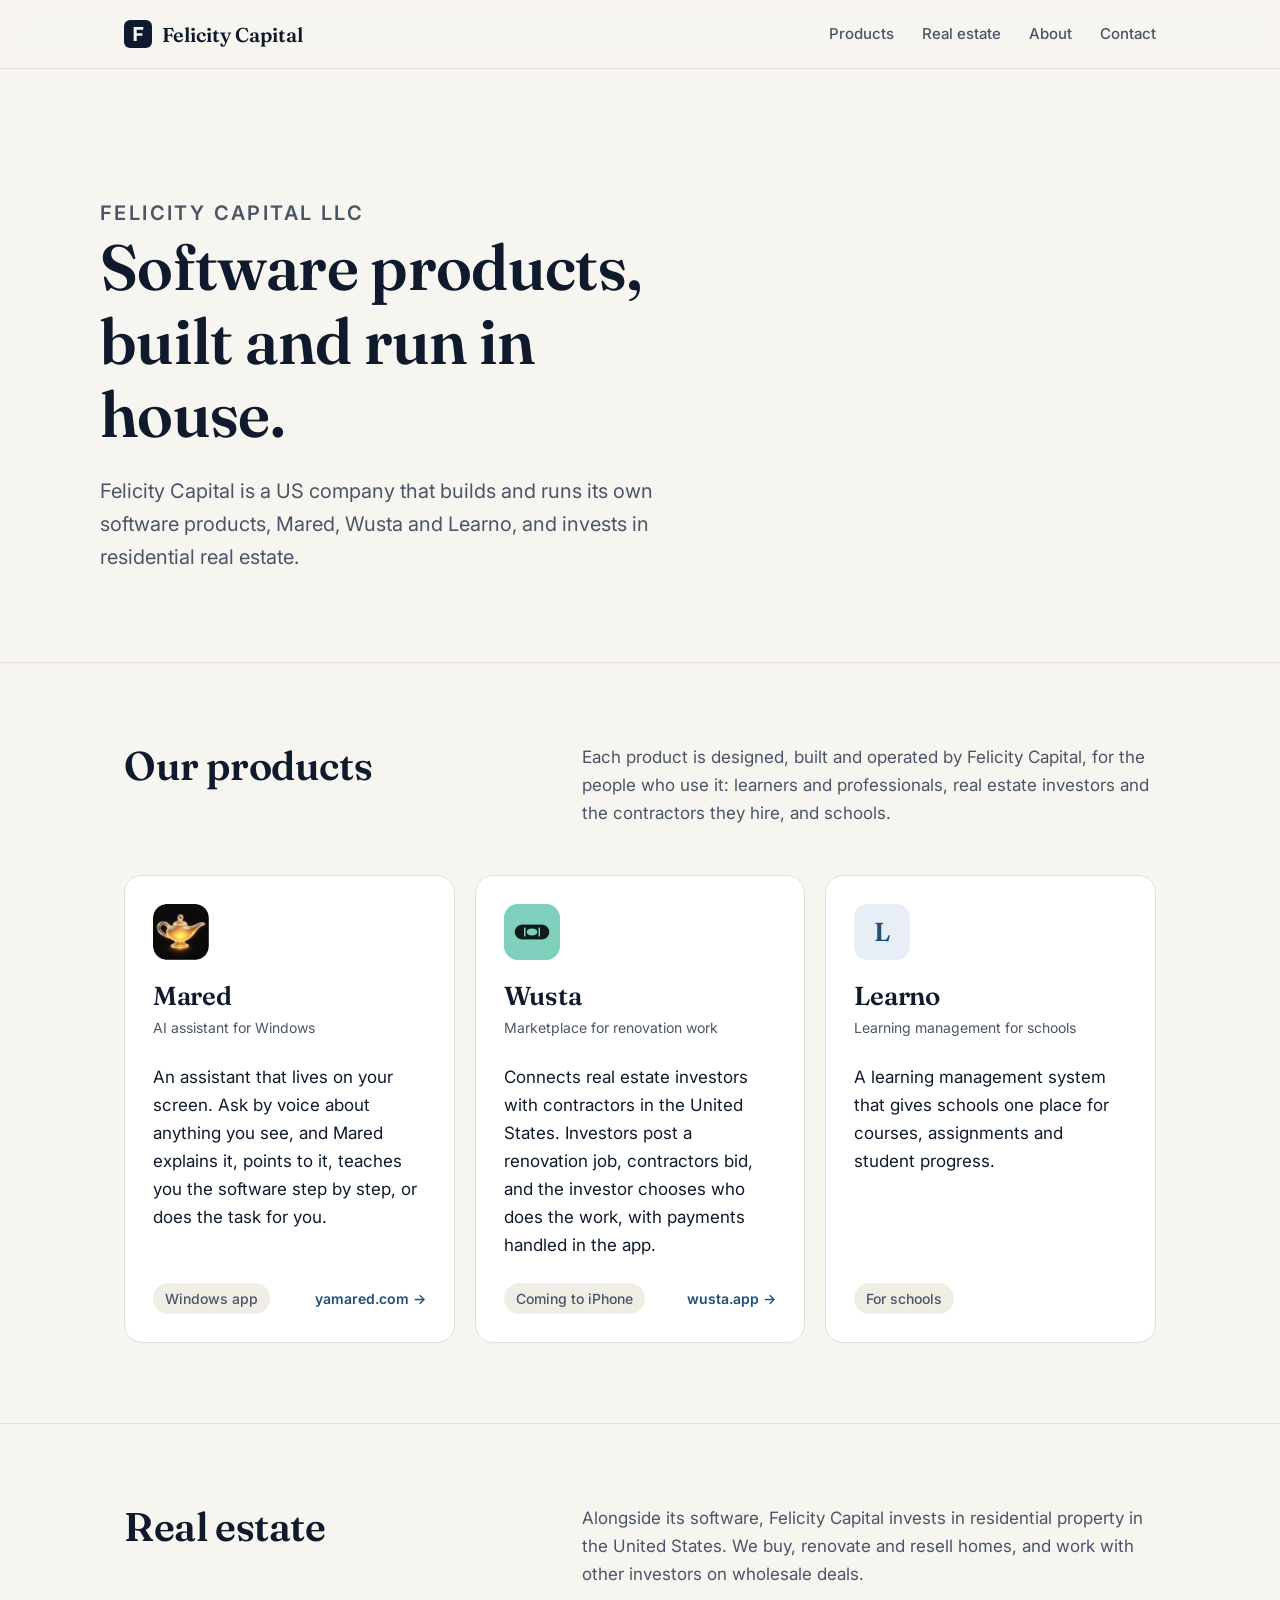
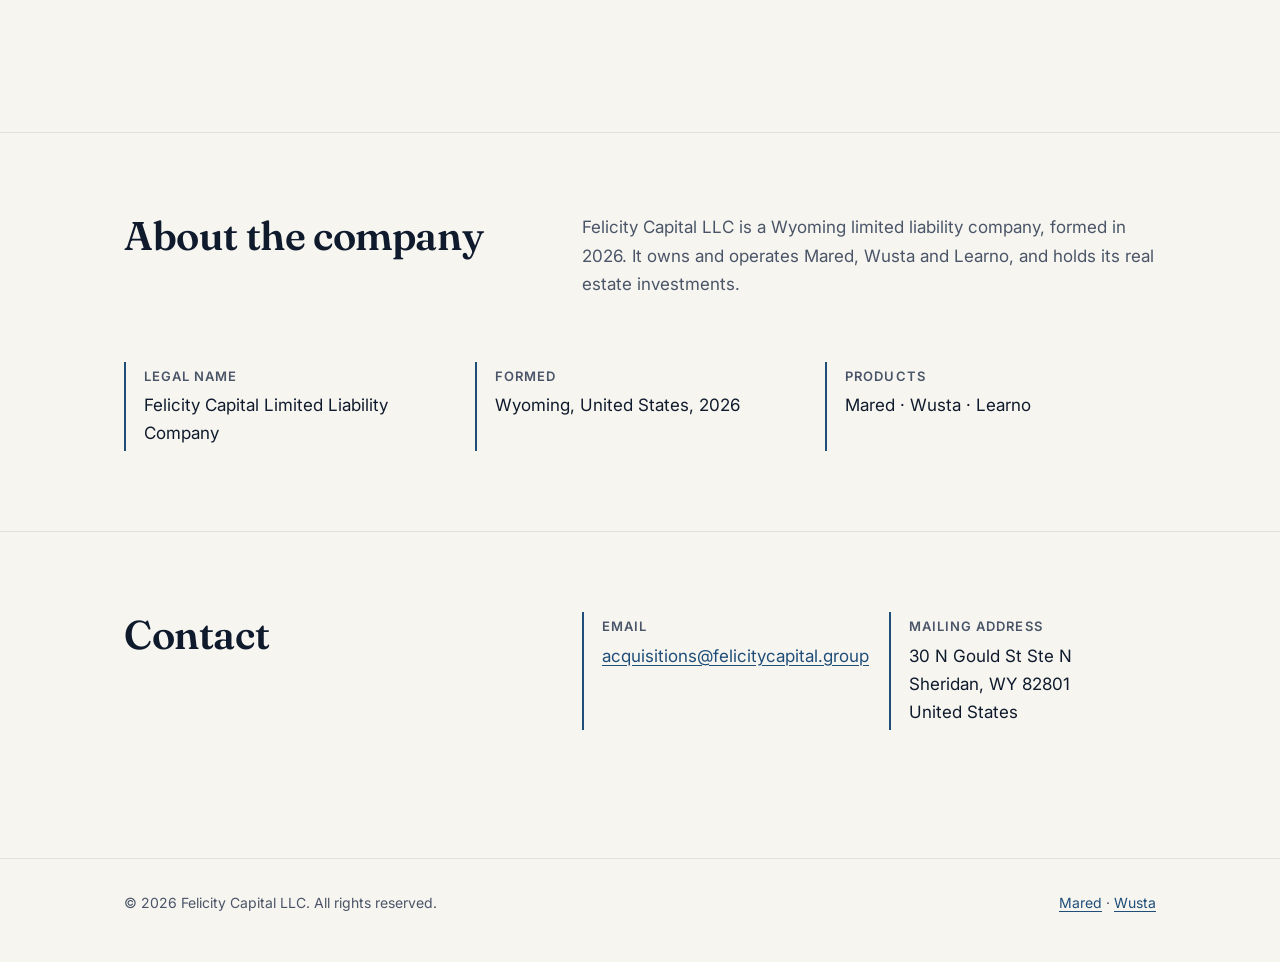
==== index.html @ 10f8055d "Felicity Capital site, first version: products (Mared, Wusta, Learno), real estate, about, contact" ====
<!doctype html>
<html lang="en">
<head>
<meta charset="utf-8">
<meta name="viewport" content="width=device-width, initial-scale=1">
<title>Felicity Capital</title>
<meta name="description" content="Felicity Capital LLC builds software products, including Mared, Wusta and Learno, and invests in residential real estate.">
<meta name="theme-color" content="#0F1B2D">
<link rel="icon" href="favicon.svg" type="image/svg+xml">
<link rel="preconnect" href="https://fonts.googleapis.com">
<link rel="preconnect" href="https://fonts.gstatic.com" crossorigin>
<link href="https://fonts.googleapis.com/css2?family=Fraunces:opsz,wght@9..144,500;9..144,600&family=Inter:wght@400;500;600&display=swap" rel="stylesheet">
<style>
  :root {
    --bg: #F7F5F0; --surface: #FFFFFF; --ink: #0F1B2D; --ink-2: #4A5568; --line: #E4E0D6;
    --accent: #1F4E79; --accent-soft: #E8EEF5; --chip: #F0EDE5;
  }
  @media (prefers-color-scheme: dark) {
    :root:not([data-theme="light"]) {
      --bg: #0D1520; --surface: #142030; --ink: #EEF1F5; --ink-2: #A6B0BF; --line: #243246;
      --accent: #8DB5DD; --accent-soft: #1B2B40; --chip: #1A2738;
    }
  }
  * { box-sizing: border-box; }
  html { scroll-behavior: smooth; scroll-padding-top: 80px; }
  body { margin: 0; background: var(--bg); color: var(--ink); font: 400 17px/1.65 Inter, system-ui, sans-serif; -webkit-font-smoothing: antialiased; }
  a { color: var(--accent); text-underline-offset: 3px; }
  .wrap { max-width: 1080px; margin: 0 auto; padding: 0 24px; }
  h1, h2, h3 { font-family: Fraunces, Georgia, serif; font-weight: 600; letter-spacing: -0.01em; line-height: 1.15; margin: 0; }

  header { position: sticky; top: 0; z-index: 10; background: color-mix(in srgb, var(--bg) 88%, transparent); backdrop-filter: blur(10px); border-bottom: 1px solid var(--line); }
  header .wrap { display: flex; align-items: center; justify-content: space-between; height: 68px; }
  .brand { display: flex; align-items: center; gap: 10px; color: var(--ink); text-decoration: none; font-family: Fraunces, Georgia, serif; font-weight: 600; font-size: 20px; }
  nav { display: flex; gap: 28px; }
  nav a { color: var(--ink-2); text-decoration: none; font-size: 15px; font-weight: 500; }
  nav a:hover { color: var(--ink); }

  .hero { padding: 104px 0 88px; }
  .eyebrow { font-size: 13px; font-weight: 600; letter-spacing: 0.12em; text-transform: uppercase; color: var(--accent); margin: 0 0 18px; }
  .hero h1 { font-size: clamp(38px, 6vw, 64px); max-width: 15ch; }
  .hero p { font-size: 20px; color: var(--ink-2); max-width: 46ch; margin: 24px 0 0; }

  section { padding: 80px 0; border-top: 1px solid var(--line); }
  .head { display: grid; grid-template-columns: 1fr 1.4fr; gap: 48px; margin-bottom: 48px; }
  .head h2 { font-size: clamp(30px, 4vw, 40px); }
  .head p { color: var(--ink-2); margin: 0; }

  .products { display: grid; grid-template-columns: repeat(3, 1fr); gap: 20px; }
  .card { background: var(--surface); border: 1px solid var(--line); border-radius: 18px; padding: 28px; display: flex; flex-direction: column; }
  .card img, .mono { width: 56px; height: 56px; border-radius: 14px; }
  .mono { display: grid; place-items: center; background: var(--accent-soft); color: var(--accent); font: 600 26px Fraunces, Georgia, serif; }
  .card h3 { font-size: 26px; margin: 22px 0 4px; }
  .tag { font-size: 14px; color: var(--ink-2); margin: 0 0 16px; }
  .card p { margin: 0 0 24px; }
  .meta { margin-top: auto; display: flex; align-items: center; justify-content: space-between; gap: 12px; font-size: 14px; }
  .chip { background: var(--chip); color: var(--ink-2); border-radius: 999px; padding: 4px 12px; font-weight: 500; }
  .meta a { font-weight: 600; text-decoration: none; }
  .meta a:hover { text-decoration: underline; }

  .plain { max-width: 62ch; color: var(--ink-2); }
  .plain p { margin: 0 0 16px; }

  .facts { display: grid; grid-template-columns: repeat(3, 1fr); gap: 20px; }
  .fact { border-left: 2px solid var(--accent); padding: 4px 0 4px 18px; }
  .fact b { display: block; font-size: 13px; letter-spacing: 0.08em; text-transform: uppercase; color: var(--ink-2); font-weight: 600; margin-bottom: 4px; }

  footer { border-top: 1px solid var(--line); padding: 32px 0 48px; color: var(--ink-2); font-size: 14px; }
  footer .wrap { display: flex; justify-content: space-between; gap: 16px; flex-wrap: wrap; }

  @media (max-width: 860px) {
    nav { display: none; }
    .hero { padding: 64px 0 56px; }
    .head, .products, .facts { grid-template-columns: 1fr; gap: 20px; }
    section { padding: 56px 0; }
  }
  @media (prefers-reduced-motion: reduce) { html { scroll-behavior: auto; } }
</style>
</head>
<body>
<header>
  <div class="wrap">
    <a class="brand" href="#top" aria-label="Felicity Capital home"><img src="favicon.svg" width="28" height="28" alt="">Felicity Capital</a>
    <nav aria-label="Sections">
      <a href="#products">Products</a>
      <a href="#real-estate">Real estate</a>
      <a href="#about">About</a>
      <a href="#contact">Contact</a>
    </nav>
  </div>
</header>

<main id="top">
  <div class="wrap hero">
    <p class="eyebrow">Felicity Capital LLC</p>
    <h1>Software products, built and run in house.</h1>
    <p>Felicity Capital is a US company that builds and runs its own software products, Mared, Wusta and Learno, and invests in residential real estate.</p>
  </div>

  <section id="products">
    <div class="wrap">
      <div class="head">
        <h2>Our products</h2>
        <p>Each product is designed, built and operated by Felicity Capital, for the people who use it: learners and professionals, real estate investors and the contractors they hire, and schools.</p>
      </div>
      <div class="products">
        <article class="card">
          <img src="img/mared.png" alt="Mared app icon">
          <h3>Mared</h3>
          <p class="tag">AI assistant for Windows</p>
          <p>An assistant that lives on your screen. Ask by voice about anything you see, and Mared explains it, points to it, teaches you the software step by step, or does the task for you.</p>
          <div class="meta"><span class="chip">Windows app</span><a href="https://yamared.com">yamared.com →</a></div>
        </article>
        <article class="card">
          <img src="img/wusta.png" alt="Wusta app icon">
          <h3>Wusta</h3>
          <p class="tag">Marketplace for renovation work</p>
          <p>Connects real estate investors with contractors in the United States. Investors post a renovation job, contractors bid, and the investor chooses who does the work, with payments handled in the app.</p>
          <div class="meta"><span class="chip">Coming to iPhone</span><a href="https://wusta.app">wusta.app →</a></div>
        </article>
        <article class="card">
          <div class="mono" aria-hidden="true">L</div>
          <h3>Learno</h3>
          <p class="tag">Learning management for schools</p>
          <p>A learning management system that gives schools one place for courses, assignments and student progress.</p>
          <div class="meta"><span class="chip">For schools</span></div>
        </article>
      </div>
    </div>
  </section>

  <section id="real-estate">
    <div class="wrap">
      <div class="head">
        <h2>Real estate</h2>
        <div class="plain">
          <p>Alongside its software, Felicity Capital invests in residential property in the United States. We buy, renovate and resell homes, and work with other investors on wholesale deals.</p>
        </div>
      </div>
    </div>
  </section>

  <section id="about">
    <div class="wrap">
      <div class="head">
        <h2>About the company</h2>
        <div class="plain">
          <p>Felicity Capital LLC is a Wyoming limited liability company, formed in 2026. It owns and operates Mared, Wusta and Learno, and holds its real estate investments.</p>
        </div>
      </div>
      <div class="facts">
        <div class="fact"><b>Legal name</b>Felicity Capital Limited Liability Company</div>
        <div class="fact"><b>Formed</b>Wyoming, United States, 2026</div>
        <div class="fact"><b>Products</b>Mared · Wusta · Learno</div>
      </div>
    </div>
  </section>

  <section id="contact">
    <div class="wrap">
      <div class="head">
        <h2>Contact</h2>
        <div class="facts" style="grid-template-columns: 1fr 1fr;">
          <div class="fact"><b>Email</b><a href="mailto:acquisitions@felicitycapital.group">acquisitions@felicitycapital.group</a></div>
          <div class="fact"><b>Mailing address</b>30 N Gould St Ste N<br>Sheridan, WY 82801<br>United States</div>
        </div>
      </div>
    </div>
  </section>
</main>

<footer>
  <div class="wrap">
    <span>© 2026 Felicity Capital LLC. All rights reserved.</span>
    <span><a href="https://yamared.com">Mared</a> · <a href="https://wusta.app">Wusta</a></span>
  </div>
</footer>
</body>
</html>
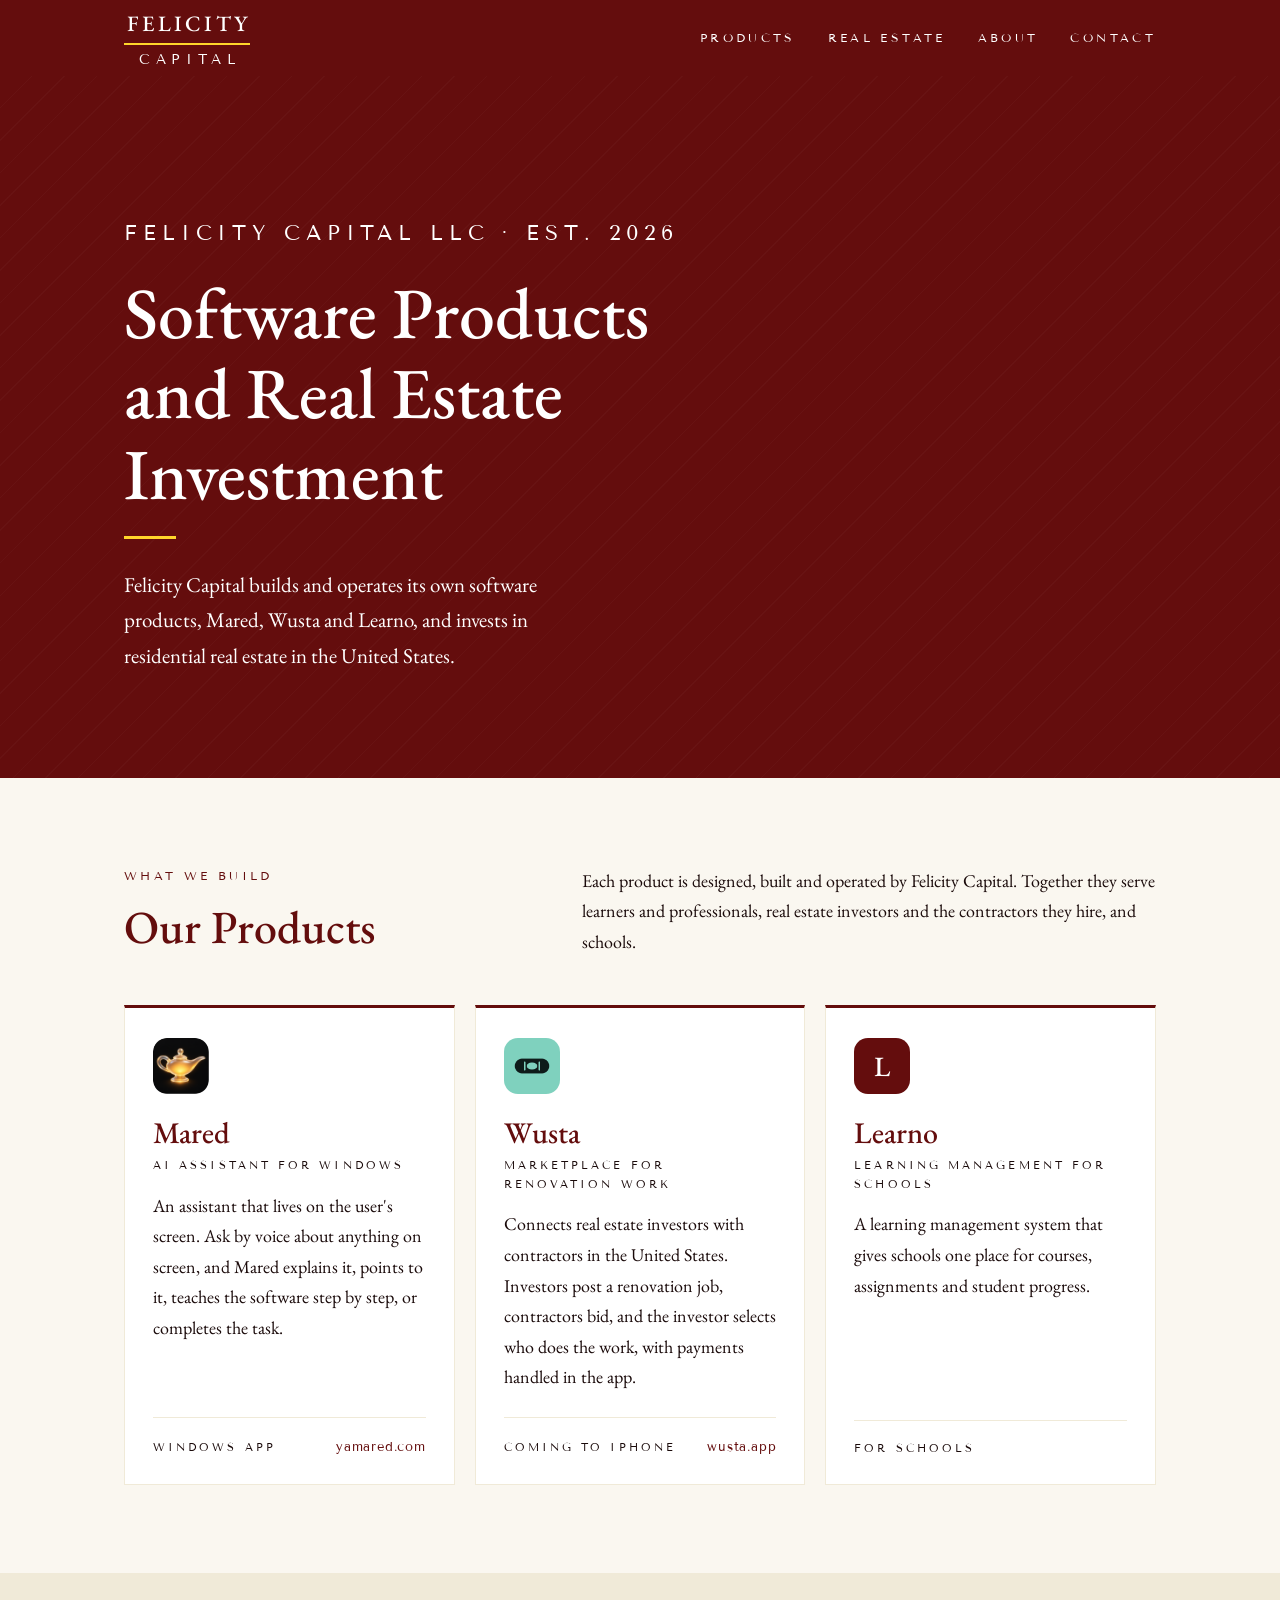
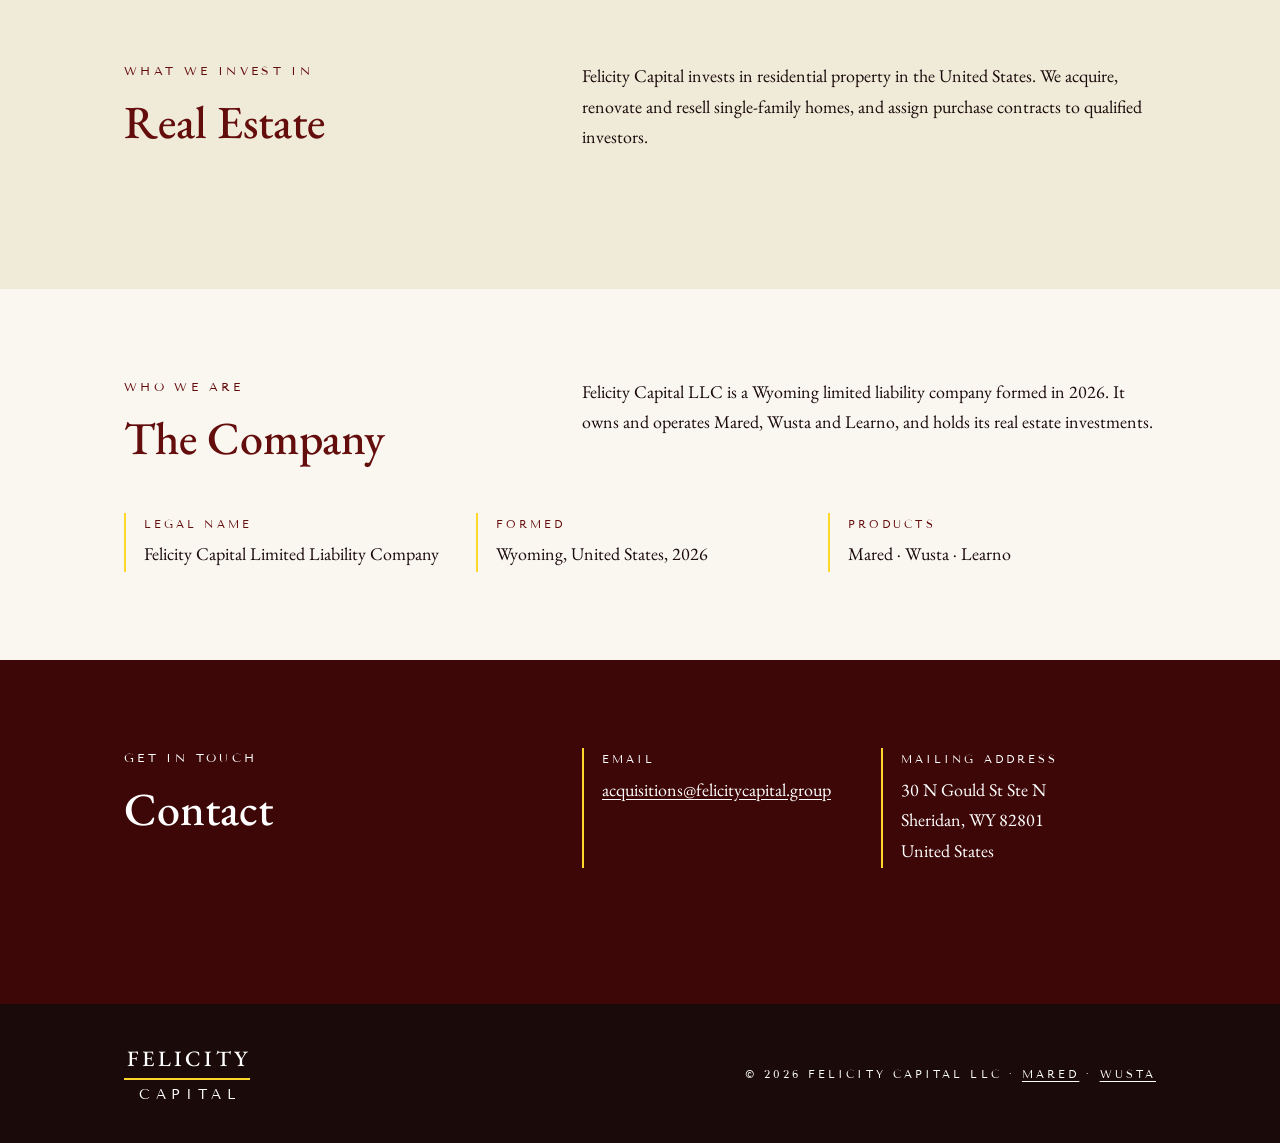
==== commit 2b6a9f0a: "Follow the Felicity Capital Brand Guidelines v1.0: crimson/gold/white and the supporting palette onl" ====
--- a/index.html
+++ b/index.html
@@ -4,74 +4,84 @@
 <meta charset="utf-8">
 <meta name="viewport" content="width=device-width, initial-scale=1">
 <title>Felicity Capital</title>
-<meta name="description" content="Felicity Capital LLC builds software products, including Mared, Wusta and Learno, and invests in residential real estate.">
-<meta name="theme-color" content="#0F1B2D">
+<meta name="description" content="Felicity Capital LLC builds and operates software products, including Mared, Wusta and Learno, and invests in residential real estate.">
+<meta name="theme-color" content="#640d0d">
 <link rel="icon" href="favicon.svg" type="image/svg+xml">
 <link rel="preconnect" href="https://fonts.googleapis.com">
 <link rel="preconnect" href="https://fonts.gstatic.com" crossorigin>
-<link href="https://fonts.googleapis.com/css2?family=Fraunces:opsz,wght@9..144,500;9..144,600&family=Inter:wght@400;500;600&display=swap" rel="stylesheet">
+<link href="https://fonts.googleapis.com/css2?family=EB+Garamond:ital,wght@0,400;0,500;1,400&family=Tenor+Sans&display=swap" rel="stylesheet">
 <style>
+  /* Felicity Capital Brand Guidelines v1.0: colors (section 02) and type (section 03). No other colors. */
   :root {
-    --bg: #F7F5F0; --surface: #FFFFFF; --ink: #0F1B2D; --ink-2: #4A5568; --line: #E4E0D6;
-    --accent: #1F4E79; --accent-soft: #E8EEF5; --chip: #F0EDE5;
-  }
-  @media (prefers-color-scheme: dark) {
-    :root:not([data-theme="light"]) {
-      --bg: #0D1520; --surface: #142030; --ink: #EEF1F5; --ink-2: #A6B0BF; --line: #243246;
-      --accent: #8DB5DD; --accent-soft: #1B2B40; --chip: #1A2738;
-    }
+    --crimson: #640d0d; --gold: #FFD62B; --white: #FFFFFF;
+    --deep: #3D0707; --muted-gold: #C9A84C; --off-white: #FAF7F0; --parchment: #F0EAD8; --near-black: #1A0A0A;
+    --serif: "EB Garamond", Garamond, Georgia, serif; --sans: "Tenor Sans", "Gill Sans", sans-serif;
   }
   * { box-sizing: border-box; }
-  html { scroll-behavior: smooth; scroll-padding-top: 80px; }
-  body { margin: 0; background: var(--bg); color: var(--ink); font: 400 17px/1.65 Inter, system-ui, sans-serif; -webkit-font-smoothing: antialiased; }
-  a { color: var(--accent); text-underline-offset: 3px; }
+  html { scroll-behavior: smooth; scroll-padding-top: 76px; }
+  body { margin: 0; background: var(--off-white); color: var(--near-black); font: 400 18px/1.7 var(--serif); -webkit-font-smoothing: antialiased; }
+  a { color: var(--crimson); text-underline-offset: 3px; }
   .wrap { max-width: 1080px; margin: 0 auto; padding: 0 24px; }
-  h1, h2, h3 { font-family: Fraunces, Georgia, serif; font-weight: 600; letter-spacing: -0.01em; line-height: 1.15; margin: 0; }
+  h1, h2, h3 { font-family: var(--serif); font-weight: 500; line-height: 1.12; margin: 0; }
+  .label { font-family: var(--sans); font-size: 12px; letter-spacing: 0.28em; text-transform: uppercase; }
+  .rule { display: block; width: 52px; height: 3px; background: var(--gold); border: 0; margin: 22px 0 0; }
 
-  header { position: sticky; top: 0; z-index: 10; background: color-mix(in srgb, var(--bg) 88%, transparent); backdrop-filter: blur(10px); border-bottom: 1px solid var(--line); }
-  header .wrap { display: flex; align-items: center; justify-content: space-between; height: 68px; }
-  .brand { display: flex; align-items: center; gap: 10px; color: var(--ink); text-decoration: none; font-family: Fraunces, Georgia, serif; font-weight: 600; font-size: 20px; }
-  nav { display: flex; gap: 28px; }
-  nav a { color: var(--ink-2); text-decoration: none; font-size: 15px; font-weight: 500; }
-  nav a:hover { color: var(--ink); }
+  /* Wordmark: FELICITY (EB Garamond 500), gold baseline, CAPITAL (Tenor Sans, about 65% of FELICITY). */
+  .mark { display: inline-flex; flex-direction: column; align-items: center; text-decoration: none; color: var(--white); line-height: 1; }
+  .mark .f { font: 500 22px var(--serif); letter-spacing: 0.14em; padding-left: 0.14em; }
+  .mark i { display: block; width: 100%; height: 2px; background: var(--gold); margin: 5px 0 6px; }
+  .mark .c { font: 400 14px var(--sans); letter-spacing: 0.42em; padding-left: 0.42em; }
 
-  .hero { padding: 104px 0 88px; }
-  .eyebrow { font-size: 13px; font-weight: 600; letter-spacing: 0.12em; text-transform: uppercase; color: var(--accent); margin: 0 0 18px; }
-  .hero h1 { font-size: clamp(38px, 6vw, 64px); max-width: 15ch; }
-  .hero p { font-size: 20px; color: var(--ink-2); max-width: 46ch; margin: 24px 0 0; }
+  header { position: sticky; top: 0; z-index: 10; background: var(--crimson); }
+  header .wrap { display: flex; align-items: center; justify-content: space-between; height: 76px; }
+  nav { display: flex; gap: 32px; }
+  nav a { color: var(--white); text-decoration: none; }
+  nav a:hover { text-decoration: underline; text-decoration-color: var(--gold); text-underline-offset: 6px; }
 
-  section { padding: 80px 0; border-top: 1px solid var(--line); }
-  .head { display: grid; grid-template-columns: 1fr 1.4fr; gap: 48px; margin-bottom: 48px; }
-  .head h2 { font-size: clamp(30px, 4vw, 40px); }
-  .head p { color: var(--ink-2); margin: 0; }
+  .hero { background: var(--crimson) repeating-linear-gradient(135deg, transparent 0 22px, rgb(255 255 255 / 0.025) 22px 23px); color: var(--white); padding: 112px 0 104px; }
+  .hero .label { color: var(--white); }
+  .hero h1 { font-size: clamp(42px, 6.4vw, 72px); max-width: 16ch; margin-top: 20px; }
+  .hero p { font-size: 21px; max-width: 48ch; margin: 28px 0 0; color: var(--white); }
+
+  section { padding: 88px 0; }
+  .head { display: grid; grid-template-columns: 1fr 1.4fr; gap: 48px; margin-bottom: 48px; align-items: start; }
+  .head .label { color: var(--crimson); }
+  .head h2 { font-size: clamp(34px, 4.4vw, 46px); color: var(--crimson); margin-top: 12px; }
+  .head p { margin: 0 0 16px; }
+  .head p:last-child { margin-bottom: 0; }
 
   .products { display: grid; grid-template-columns: repeat(3, 1fr); gap: 20px; }
-  .card { background: var(--surface); border: 1px solid var(--line); border-radius: 18px; padding: 28px; display: flex; flex-direction: column; }
-  .card img, .mono { width: 56px; height: 56px; border-radius: 14px; }
-  .mono { display: grid; place-items: center; background: var(--accent-soft); color: var(--accent); font: 600 26px Fraunces, Georgia, serif; }
-  .card h3 { font-size: 26px; margin: 22px 0 4px; }
-  .tag { font-size: 14px; color: var(--ink-2); margin: 0 0 16px; }
+  .card { background: var(--white); border: 1px solid var(--parchment); border-top: 3px solid var(--crimson); padding: 30px 28px 26px; display: flex; flex-direction: column; }
+  .card img, .card .mono { width: 56px; height: 56px; border-radius: 14px; }
+  .card .mono { display: grid; place-items: center; background: var(--crimson); color: var(--white); font: 500 28px var(--serif); }
+  .card h3 { font-size: 30px; color: var(--crimson); margin: 22px 0 6px; }
+  .card .label { color: var(--near-black); font-size: 11px; margin: 0 0 16px; }
   .card p { margin: 0 0 24px; }
-  .meta { margin-top: auto; display: flex; align-items: center; justify-content: space-between; gap: 12px; font-size: 14px; }
-  .chip { background: var(--chip); color: var(--ink-2); border-radius: 999px; padding: 4px 12px; font-weight: 500; }
-  .meta a { font-weight: 600; text-decoration: none; }
+  .meta { margin-top: auto; padding-top: 18px; border-top: 1px solid var(--parchment); display: flex; align-items: baseline; justify-content: space-between; gap: 12px; }
+  .meta .label { font-size: 11px; margin: 0; }
+  .meta a { font-family: var(--sans); font-size: 13px; letter-spacing: 0.06em; text-decoration: none; }
   .meta a:hover { text-decoration: underline; }
 
-  .plain { max-width: 62ch; color: var(--ink-2); }
-  .plain p { margin: 0 0 16px; }
+  .parchment { background: var(--parchment); }
 
-  .facts { display: grid; grid-template-columns: repeat(3, 1fr); gap: 20px; }
-  .fact { border-left: 2px solid var(--accent); padding: 4px 0 4px 18px; }
-  .fact b { display: block; font-size: 13px; letter-spacing: 0.08em; text-transform: uppercase; color: var(--ink-2); font-weight: 600; margin-bottom: 4px; }
+  .facts { display: grid; grid-template-columns: repeat(3, 1fr); gap: 24px; }
+  .fact { border-left: 2px solid var(--gold); padding: 2px 0 2px 18px; }
+  .fact .label { display: block; color: var(--crimson); font-size: 11px; margin-bottom: 6px; }
 
-  footer { border-top: 1px solid var(--line); padding: 32px 0 48px; color: var(--ink-2); font-size: 14px; }
-  footer .wrap { display: flex; justify-content: space-between; gap: 16px; flex-wrap: wrap; }
+  .contact { background: var(--deep); color: var(--white); }
+  .contact .label, .contact h2, .contact a { color: var(--white); }
+  .contact .facts { grid-template-columns: 1fr 1fr; }
+
+  footer { background: var(--near-black); color: var(--white); padding: 40px 0; }
+  footer .wrap { display: flex; justify-content: space-between; align-items: center; gap: 24px; flex-wrap: wrap; }
+  footer .label { font-size: 11px; }
+  footer a { color: var(--white); }
 
   @media (max-width: 860px) {
     nav { display: none; }
-    .hero { padding: 64px 0 56px; }
-    .head, .products, .facts { grid-template-columns: 1fr; gap: 20px; }
-    section { padding: 56px 0; }
+    .hero { padding: 72px 0 64px; }
+    .head, .products, .facts, .contact .facts { grid-template-columns: 1fr; gap: 20px; }
+    section { padding: 60px 0; }
   }
   @media (prefers-reduced-motion: reduce) { html { scroll-behavior: auto; } }
 </style>
@@ -79,8 +89,8 @@
 <body>
 <header>
   <div class="wrap">
-    <a class="brand" href="#top" aria-label="Felicity Capital home"><img src="favicon.svg" width="28" height="28" alt="">Felicity Capital</a>
-    <nav aria-label="Sections">
+    <a class="mark" href="#top" aria-label="Felicity Capital, home"><span class="f">FELICITY</span><i></i><span class="c">CAPITAL</span></a>
+    <nav class="label" aria-label="Sections">
       <a href="#products">Products</a>
       <a href="#real-estate">Real estate</a>
       <a href="#about">About</a>
@@ -90,50 +100,53 @@
 </header>
 
 <main id="top">
-  <div class="wrap hero">
-    <p class="eyebrow">Felicity Capital LLC</p>
-    <h1>Software products, built and run in house.</h1>
-    <p>Felicity Capital is a US company that builds and runs its own software products, Mared, Wusta and Learno, and invests in residential real estate.</p>
+  <div class="hero">
+    <div class="wrap">
+      <p class="label">Felicity Capital LLC · Est. 2026</p>
+      <h1>Software Products and Real Estate Investment</h1>
+      <hr class="rule">
+      <p>Felicity Capital builds and operates its own software products, Mared, Wusta and Learno, and invests in residential real estate in the United States.</p>
+    </div>
   </div>
 
   <section id="products">
     <div class="wrap">
       <div class="head">
-        <h2>Our products</h2>
-        <p>Each product is designed, built and operated by Felicity Capital, for the people who use it: learners and professionals, real estate investors and the contractors they hire, and schools.</p>
+        <div><p class="label">What we build</p><h2>Our Products</h2></div>
+        <p>Each product is designed, built and operated by Felicity Capital. Together they serve learners and professionals, real estate investors and the contractors they hire, and schools.</p>
       </div>
       <div class="products">
         <article class="card">
           <img src="img/mared.png" alt="Mared app icon">
           <h3>Mared</h3>
-          <p class="tag">AI assistant for Windows</p>
-          <p>An assistant that lives on your screen. Ask by voice about anything you see, and Mared explains it, points to it, teaches you the software step by step, or does the task for you.</p>
-          <div class="meta"><span class="chip">Windows app</span><a href="https://yamared.com">yamared.com →</a></div>
+          <p class="label">AI assistant for Windows</p>
+          <p>An assistant that lives on the user's screen. Ask by voice about anything on screen, and Mared explains it, points to it, teaches the software step by step, or completes the task.</p>
+          <div class="meta"><span class="label">Windows app</span><a href="https://yamared.com">yamared.com</a></div>
         </article>
         <article class="card">
           <img src="img/wusta.png" alt="Wusta app icon">
           <h3>Wusta</h3>
-          <p class="tag">Marketplace for renovation work</p>
-          <p>Connects real estate investors with contractors in the United States. Investors post a renovation job, contractors bid, and the investor chooses who does the work, with payments handled in the app.</p>
-          <div class="meta"><span class="chip">Coming to iPhone</span><a href="https://wusta.app">wusta.app →</a></div>
+          <p class="label">Marketplace for renovation work</p>
+          <p>Connects real estate investors with contractors in the United States. Investors post a renovation job, contractors bid, and the investor selects who does the work, with payments handled in the app.</p>
+          <div class="meta"><span class="label">Coming to iPhone</span><a href="https://wusta.app">wusta.app</a></div>
         </article>
         <article class="card">
           <div class="mono" aria-hidden="true">L</div>
           <h3>Learno</h3>
-          <p class="tag">Learning management for schools</p>
+          <p class="label">Learning management for schools</p>
           <p>A learning management system that gives schools one place for courses, assignments and student progress.</p>
-          <div class="meta"><span class="chip">For schools</span></div>
+          <div class="meta"><span class="label">For schools</span></div>
         </article>
       </div>
     </div>
   </section>
 
-  <section id="real-estate">
+  <section id="real-estate" class="parchment">
     <div class="wrap">
       <div class="head">
-        <h2>Real estate</h2>
-        <div class="plain">
-          <p>Alongside its software, Felicity Capital invests in residential property in the United States. We buy, renovate and resell homes, and work with other investors on wholesale deals.</p>
+        <div><p class="label">What we invest in</p><h2>Real Estate</h2></div>
+        <div>
+          <p>Felicity Capital invests in residential property in the United States. We acquire, renovate and resell single-family homes, and assign purchase contracts to qualified investors.</p>
         </div>
       </div>
     </div>
@@ -142,26 +155,24 @@
   <section id="about">
     <div class="wrap">
       <div class="head">
-        <h2>About the company</h2>
-        <div class="plain">
-          <p>Felicity Capital LLC is a Wyoming limited liability company, formed in 2026. It owns and operates Mared, Wusta and Learno, and holds its real estate investments.</p>
-        </div>
+        <div><p class="label">Who we are</p><h2>The Company</h2></div>
+        <p>Felicity Capital LLC is a Wyoming limited liability company formed in 2026. It owns and operates Mared, Wusta and Learno, and holds its real estate investments.</p>
       </div>
       <div class="facts">
-        <div class="fact"><b>Legal name</b>Felicity Capital Limited Liability Company</div>
-        <div class="fact"><b>Formed</b>Wyoming, United States, 2026</div>
-        <div class="fact"><b>Products</b>Mared · Wusta · Learno</div>
+        <div class="fact"><span class="label">Legal name</span>Felicity Capital Limited Liability Company</div>
+        <div class="fact"><span class="label">Formed</span>Wyoming, United States, 2026</div>
+        <div class="fact"><span class="label">Products</span>Mared · Wusta · Learno</div>
       </div>
     </div>
   </section>
 
-  <section id="contact">
+  <section id="contact" class="contact">
     <div class="wrap">
       <div class="head">
-        <h2>Contact</h2>
-        <div class="facts" style="grid-template-columns: 1fr 1fr;">
-          <div class="fact"><b>Email</b><a href="mailto:acquisitions@felicitycapital.group">acquisitions@felicitycapital.group</a></div>
-          <div class="fact"><b>Mailing address</b>30 N Gould St Ste N<br>Sheridan, WY 82801<br>United States</div>
+        <div><p class="label">Get in touch</p><h2>Contact</h2></div>
+        <div class="facts">
+          <div class="fact"><span class="label">Email</span><a href="mailto:acquisitions@felicitycapital.group">acquisitions@felicitycapital.group</a></div>
+          <div class="fact"><span class="label">Mailing address</span>30 N Gould St Ste N<br>Sheridan, WY 82801<br>United States</div>
         </div>
       </div>
     </div>
@@ -170,8 +181,8 @@
 
 <footer>
   <div class="wrap">
-    <span>© 2026 Felicity Capital LLC. All rights reserved.</span>
-    <span><a href="https://yamared.com">Mared</a> · <a href="https://wusta.app">Wusta</a></span>
+    <span class="mark"><span class="f">FELICITY</span><i></i><span class="c">CAPITAL</span></span>
+    <span class="label">© 2026 Felicity Capital LLC · <a href="https://yamared.com">Mared</a> · <a href="https://wusta.app">Wusta</a></span>
   </div>
 </footer>
 </body>
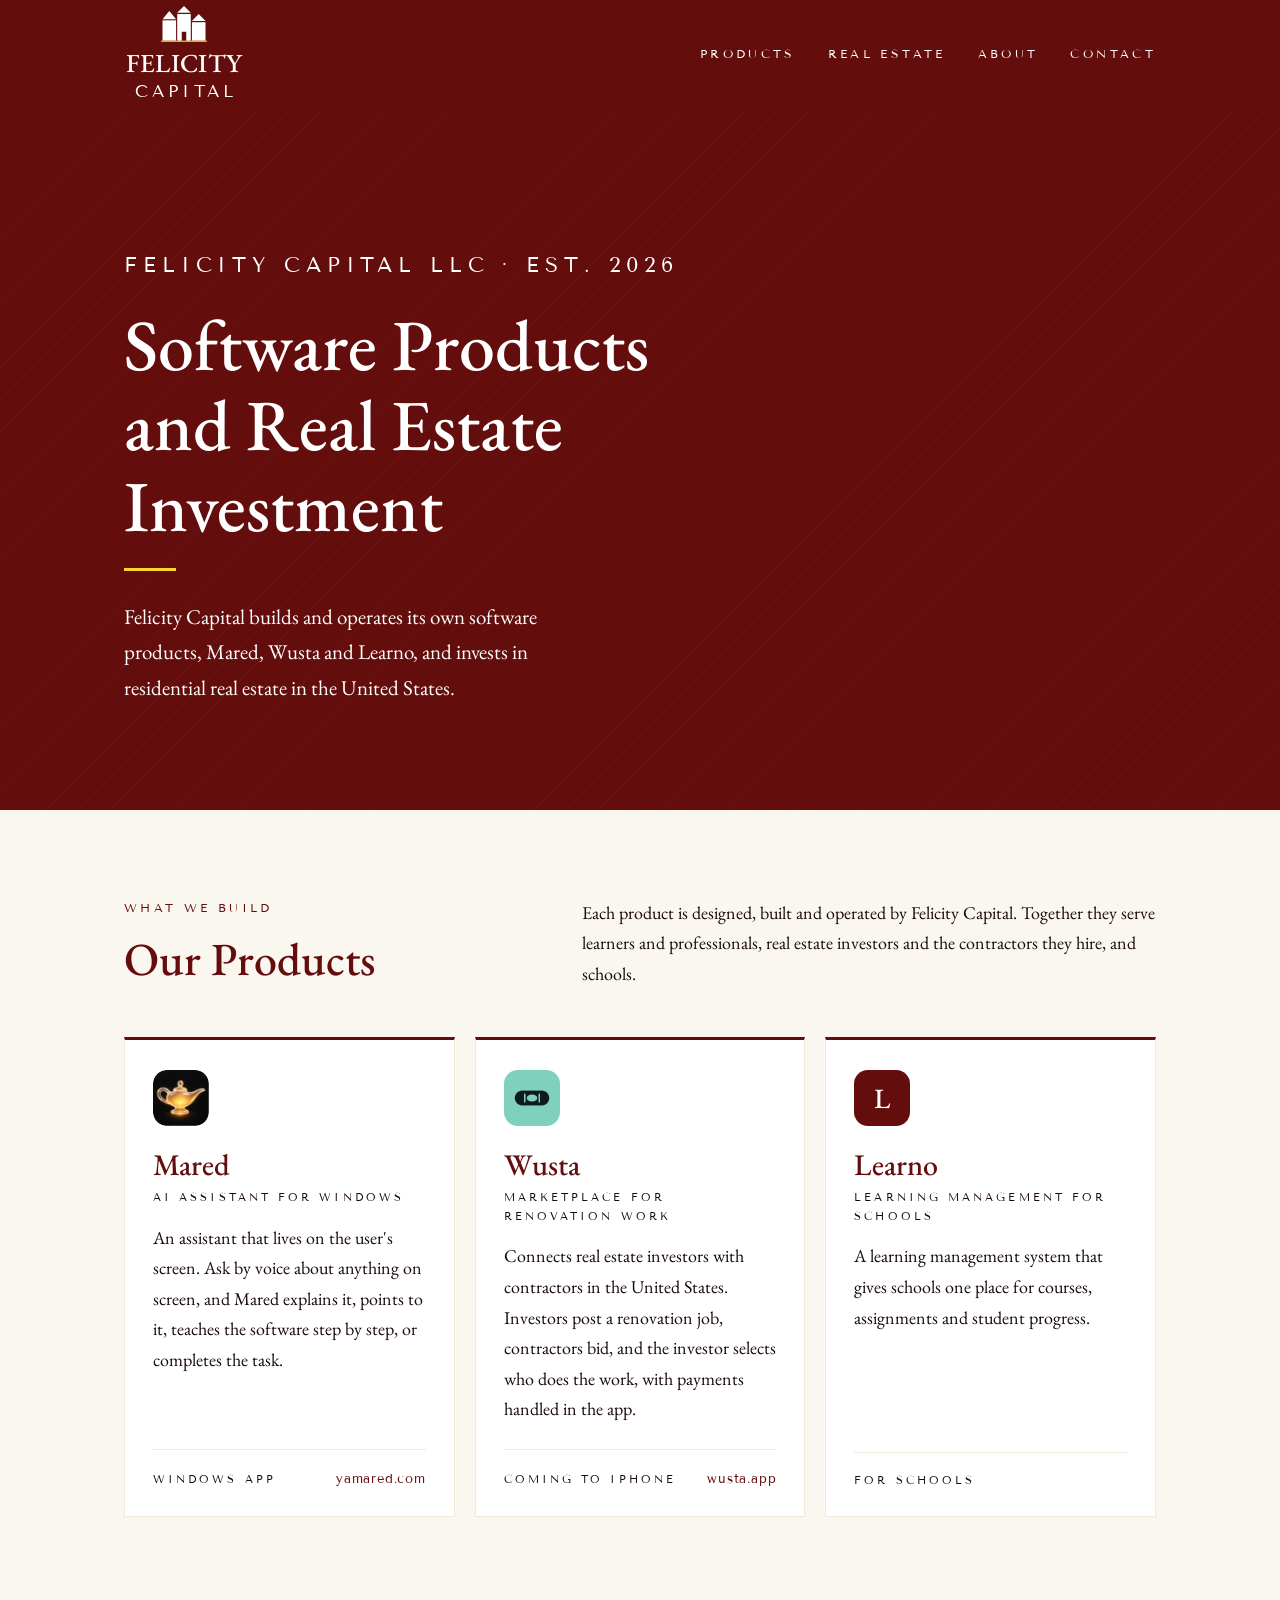
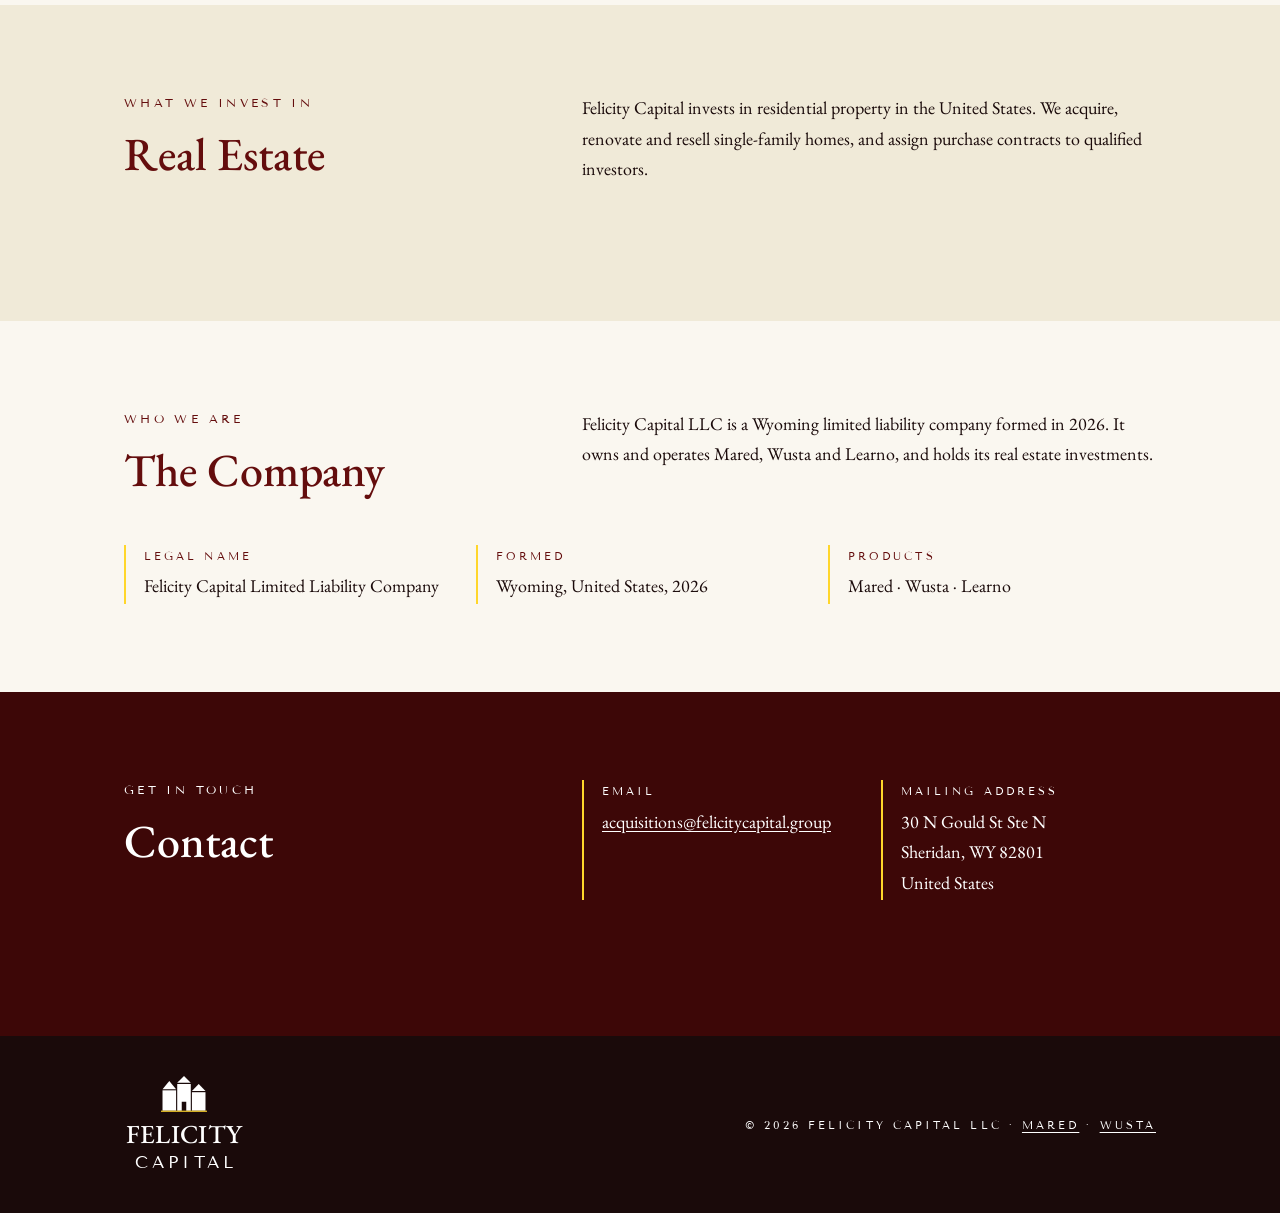
==== commit e4dc2bb8: "The Felicity Capital mark (three towers on a gold baseline) in the header, footer and favicon, redra" ====
--- a/index.html
+++ b/index.html
@@ -18,7 +18,7 @@
     --serif: "EB Garamond", Garamond, Georgia, serif; --sans: "Tenor Sans", "Gill Sans", sans-serif;
   }
   * { box-sizing: border-box; }
-  html { scroll-behavior: smooth; scroll-padding-top: 76px; }
+  html { scroll-behavior: smooth; scroll-padding-top: 108px; }
   body { margin: 0; background: var(--off-white); color: var(--near-black); font: 400 18px/1.7 var(--serif); -webkit-font-smoothing: antialiased; }
   a { color: var(--crimson); text-underline-offset: 3px; }
   .wrap { max-width: 1080px; margin: 0 auto; padding: 0 24px; }
@@ -26,14 +26,15 @@
   .label { font-family: var(--sans); font-size: 12px; letter-spacing: 0.28em; text-transform: uppercase; }
   .rule { display: block; width: 52px; height: 3px; background: var(--gold); border: 0; margin: 22px 0 0; }
 
-  /* Wordmark: FELICITY (EB Garamond 500), gold baseline, CAPITAL (Tenor Sans, about 65% of FELICITY). */
-  .mark { display: inline-flex; flex-direction: column; align-items: center; text-decoration: none; color: var(--white); line-height: 1; }
-  .mark .f { font: 500 22px var(--serif); letter-spacing: 0.14em; padding-left: 0.14em; }
-  .mark i { display: block; width: 100%; height: 2px; background: var(--gold); margin: 5px 0 6px; }
-  .mark .c { font: 400 14px var(--sans); letter-spacing: 0.42em; padding-left: 0.42em; }
+  /* Logo (guidelines p.3): the three-tower mark on a gold baseline, FELICITY (EB Garamond 500) and CAPITAL (Tenor Sans,
+     about 65% of FELICITY) beneath. Always used whole; at least 120px wide in a website header. */
+  .lockup { display: inline-flex; flex-direction: column; align-items: center; text-decoration: none; color: var(--white); line-height: 1; min-width: 120px; }
+  .lockup svg { width: 46px; height: auto; margin-bottom: 4px; }
+  .lockup .f { font: 500 26px var(--serif); letter-spacing: 0.01em; }
+  .lockup .c { font: 400 17px var(--sans); letter-spacing: 0.24em; padding-left: 0.24em; margin-top: 1px; }
 
   header { position: sticky; top: 0; z-index: 10; background: var(--crimson); }
-  header .wrap { display: flex; align-items: center; justify-content: space-between; height: 76px; }
+  header .wrap { display: flex; align-items: center; justify-content: space-between; height: 108px; }
   nav { display: flex; gap: 32px; }
   nav a { color: var(--white); text-decoration: none; }
   nav a:hover { text-decoration: underline; text-decoration-color: var(--gold); text-underline-offset: 6px; }
@@ -87,9 +88,20 @@
 </style>
 </head>
 <body>
+<!-- The Felicity Capital mark (same drawing as mark.svg), defined once and used in the header and footer. -->
+<svg width="0" height="0" style="position:absolute" aria-hidden="true">
+  <symbol id="towers" viewBox="0 0 122 98">
+    <g fill="currentColor">
+      <path d="M4 35 L22 13 L40 35 Z"/><rect x="4" y="38" width="36" height="54"/>
+      <path d="M43 18 L61 0 L79 18 Z"/><path fill-rule="evenodd" d="M43 21 H79 V92 H43 Z M55 68 V92 H67 V68 Z"/>
+      <path d="M82 40 L100 21 L118 40 Z"/><rect x="82" y="43" width="36" height="49"/>
+    </g>
+    <rect x="0" y="92" width="122" height="3" fill="#FFD62B"/>
+  </symbol>
+</svg>
 <header>
   <div class="wrap">
-    <a class="mark" href="#top" aria-label="Felicity Capital, home"><span class="f">FELICITY</span><i></i><span class="c">CAPITAL</span></a>
+    <a class="lockup" href="#top" aria-label="Felicity Capital, home"><svg viewBox="0 0 122 98" aria-hidden="true"><use href="#towers"/></svg><span class="f">FELICITY</span><span class="c">CAPITAL</span></a>
     <nav class="label" aria-label="Sections">
       <a href="#products">Products</a>
       <a href="#real-estate">Real estate</a>
@@ -181,7 +193,7 @@
 
 <footer>
   <div class="wrap">
-    <span class="mark"><span class="f">FELICITY</span><i></i><span class="c">CAPITAL</span></span>
+    <span class="lockup"><svg viewBox="0 0 122 98" aria-hidden="true"><use href="#towers"/></svg><span class="f">FELICITY</span><span class="c">CAPITAL</span></span>
     <span class="label">© 2026 Felicity Capital LLC · <a href="https://yamared.com">Mared</a> · <a href="https://wusta.app">Wusta</a></span>
   </div>
 </footer>
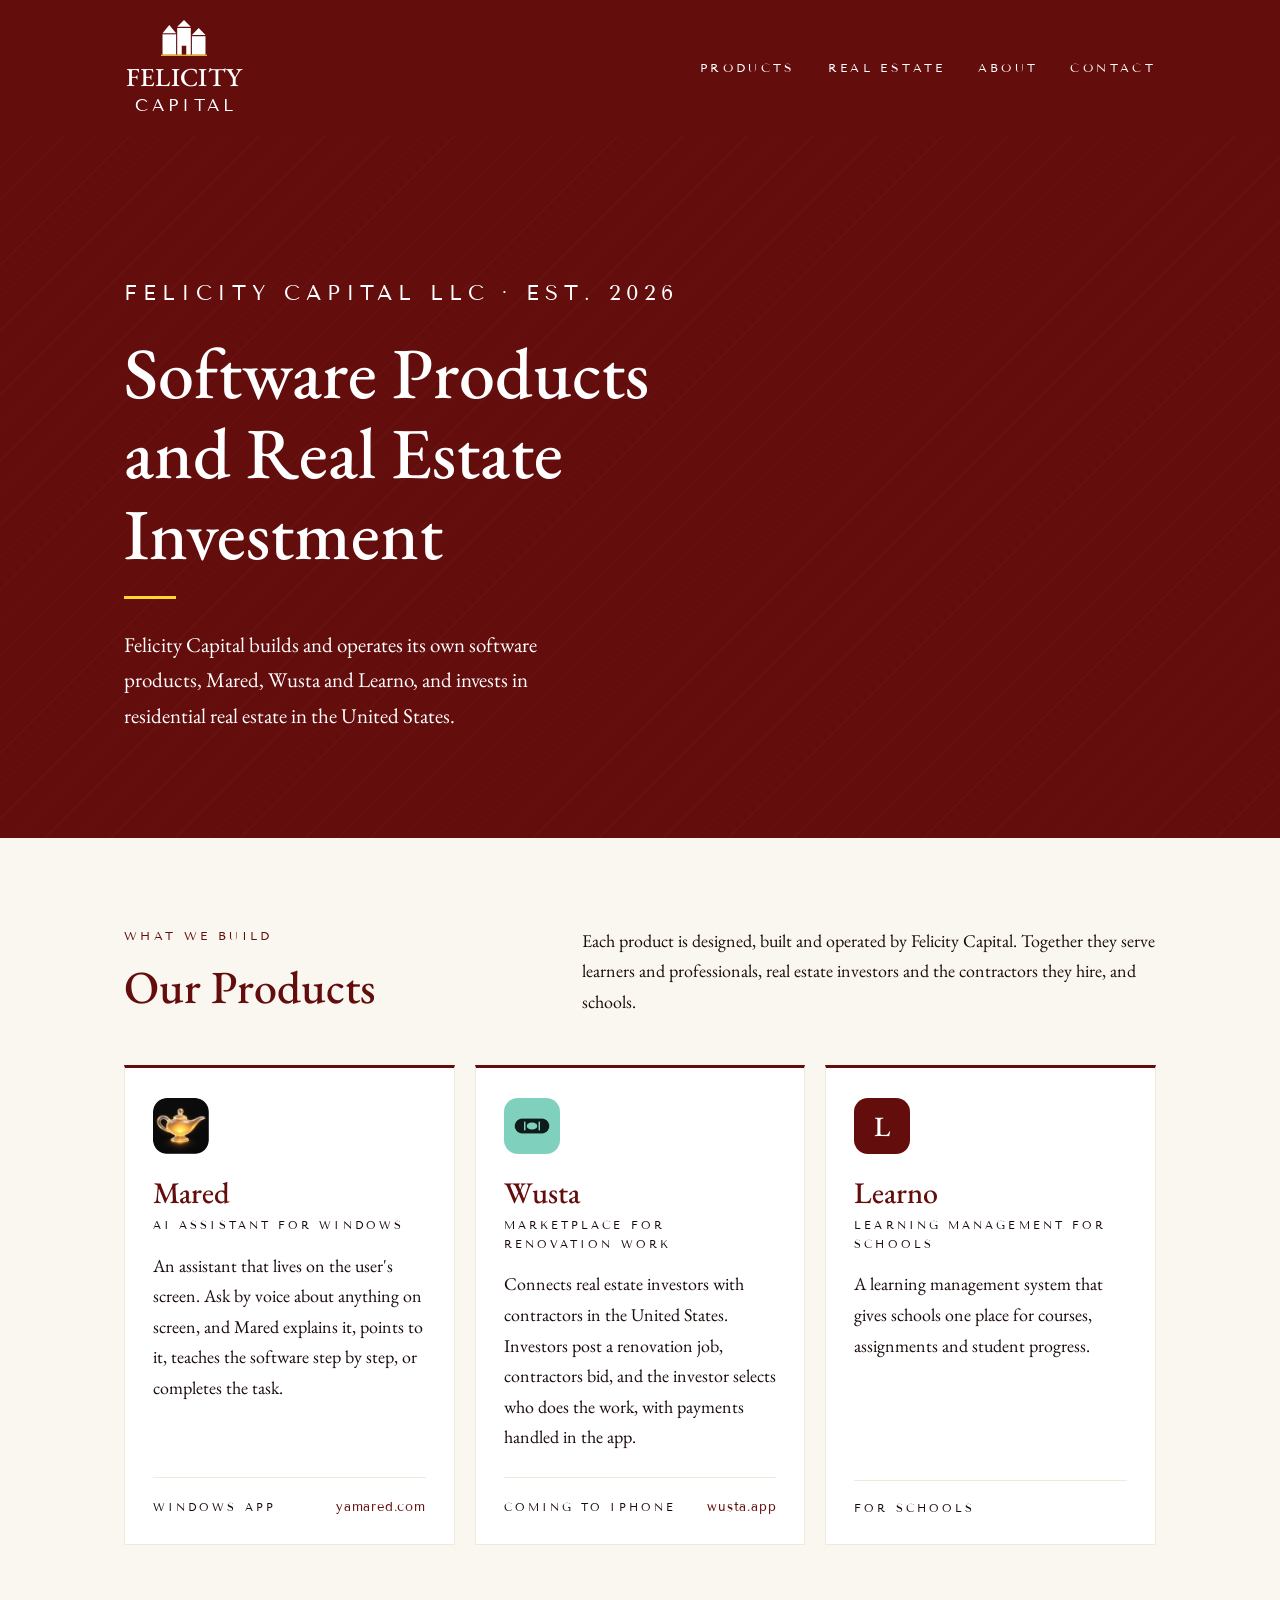
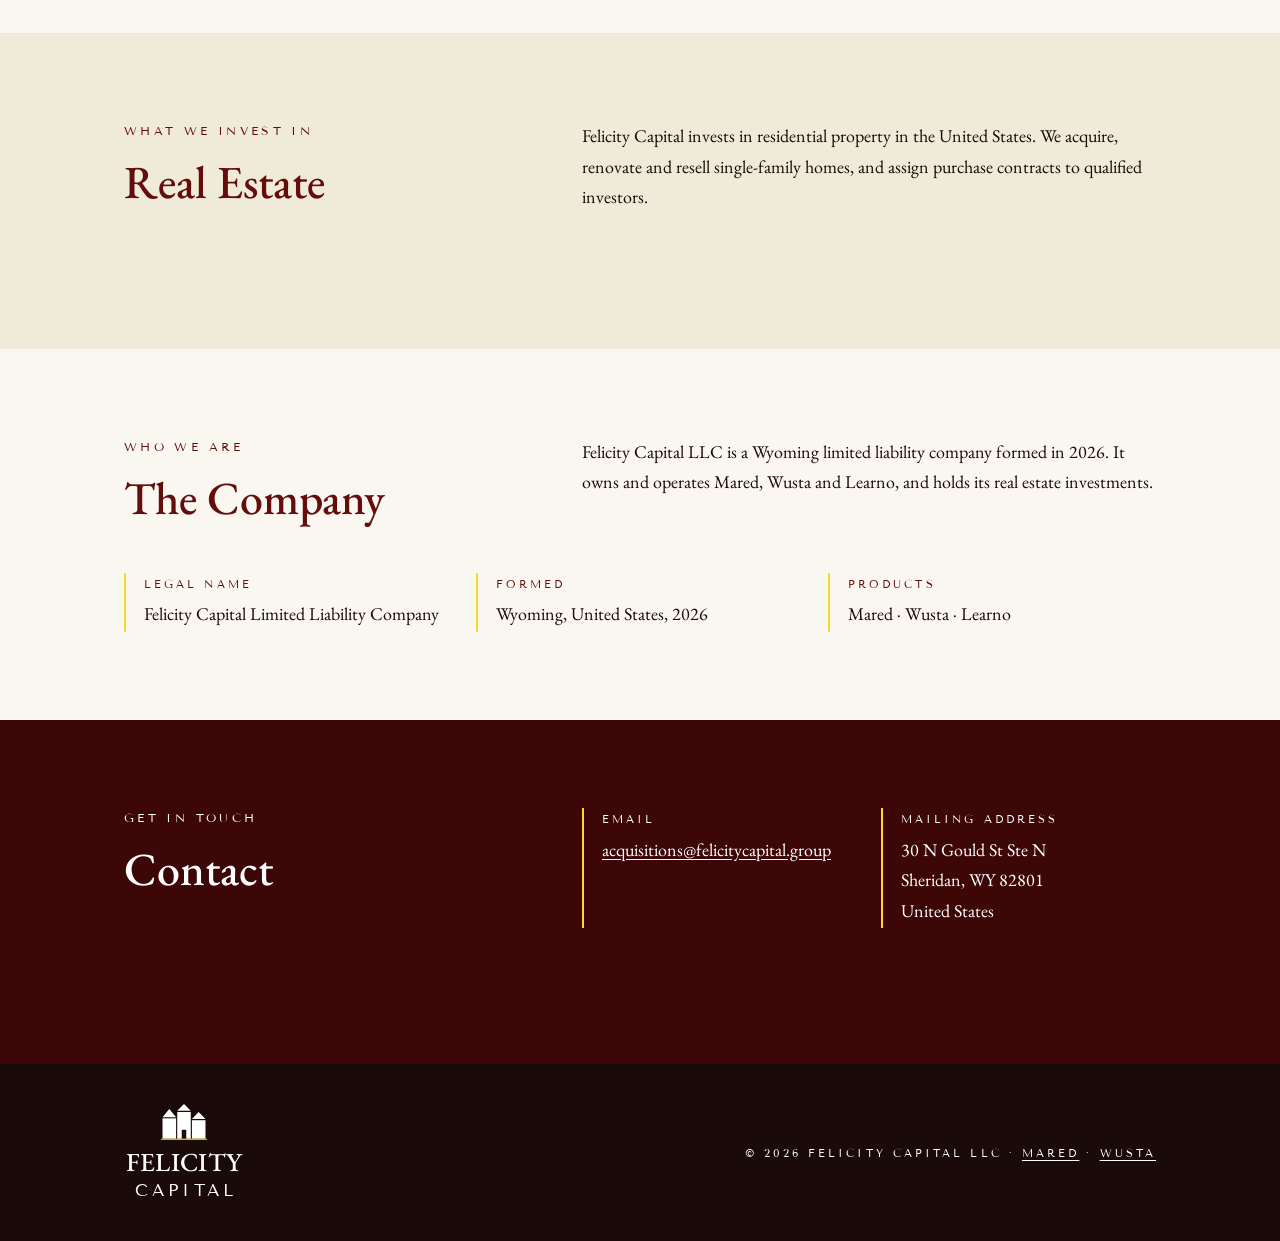
==== commit 30c3799a: "Header: clear space around the logo (guidelines p.4), not sticky" ====
--- a/index.html
+++ b/index.html
@@ -18,7 +18,7 @@
     --serif: "EB Garamond", Garamond, Georgia, serif; --sans: "Tenor Sans", "Gill Sans", sans-serif;
   }
   * { box-sizing: border-box; }
-  html { scroll-behavior: smooth; scroll-padding-top: 108px; }
+  html { scroll-behavior: smooth; scroll-padding-top: 0; }
   body { margin: 0; background: var(--off-white); color: var(--near-black); font: 400 18px/1.7 var(--serif); -webkit-font-smoothing: antialiased; }
   a { color: var(--crimson); text-underline-offset: 3px; }
   .wrap { max-width: 1080px; margin: 0 auto; padding: 0 24px; }
@@ -33,8 +33,8 @@
   .lockup .f { font: 500 26px var(--serif); letter-spacing: 0.01em; }
   .lockup .c { font: 400 17px var(--sans); letter-spacing: 0.24em; padding-left: 0.24em; margin-top: 1px; }
 
-  header { position: sticky; top: 0; z-index: 10; background: var(--crimson); }
-  header .wrap { display: flex; align-items: center; justify-content: space-between; height: 108px; }
+  header { background: var(--crimson); }
+  header .wrap { display: flex; align-items: center; justify-content: space-between; height: 136px; }
   nav { display: flex; gap: 32px; }
   nav a { color: var(--white); text-decoration: none; }
   nav a:hover { text-decoration: underline; text-decoration-color: var(--gold); text-underline-offset: 6px; }
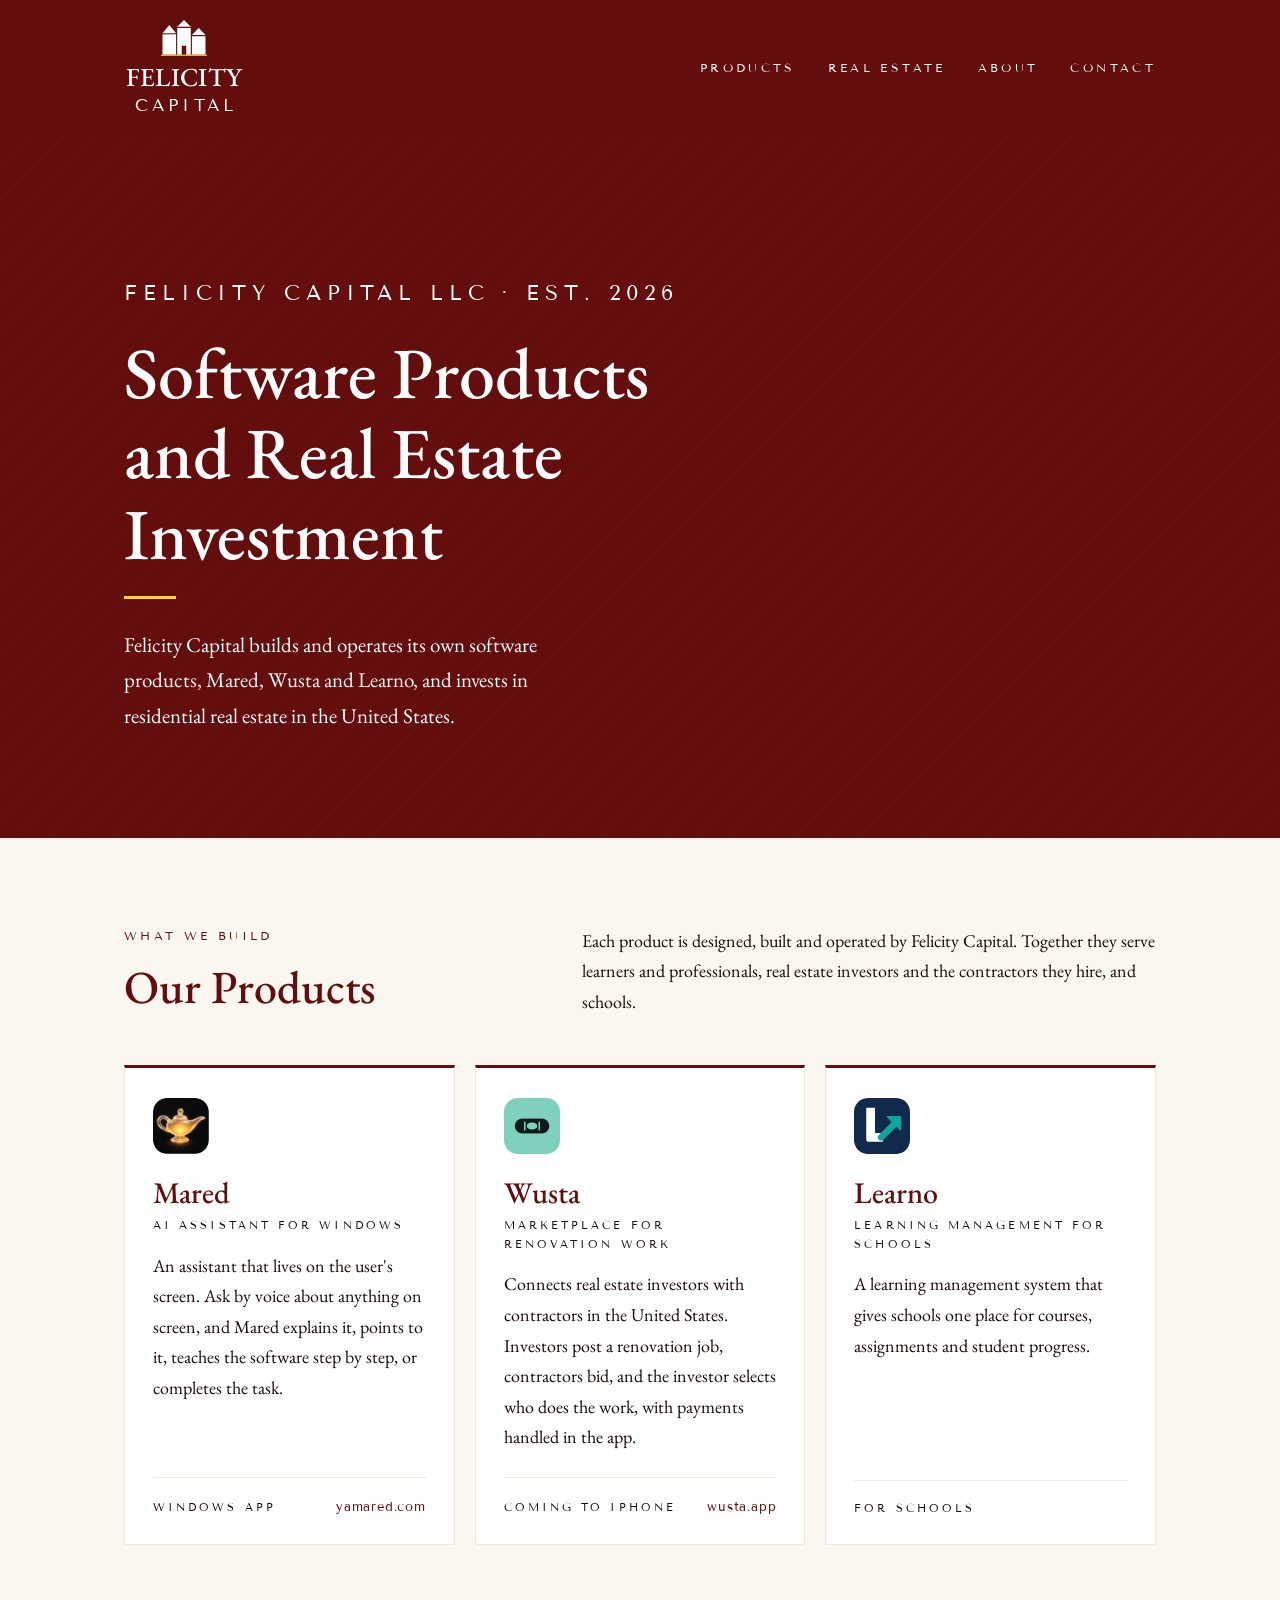
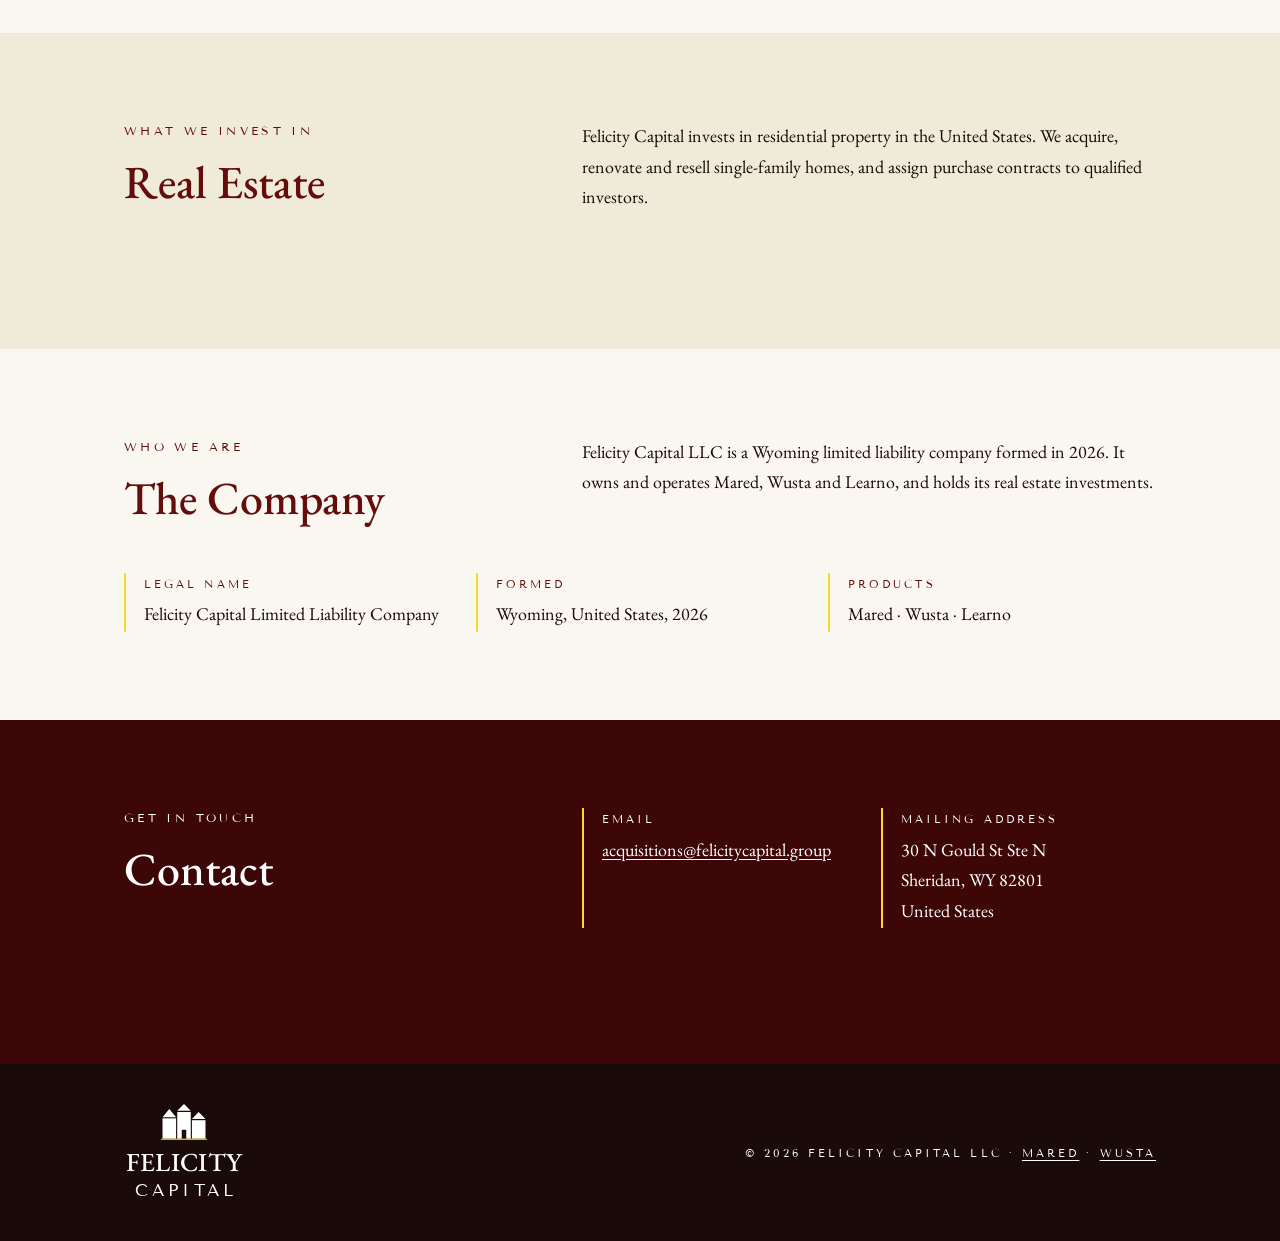
==== commit 287d73e6: "Learno's card shows its real app icon (learno-icon.svg from all-hassan.com) instead of the L placeho" ====
--- a/index.html
+++ b/index.html
@@ -53,8 +53,7 @@
 
   .products { display: grid; grid-template-columns: repeat(3, 1fr); gap: 20px; }
   .card { background: var(--white); border: 1px solid var(--parchment); border-top: 3px solid var(--crimson); padding: 30px 28px 26px; display: flex; flex-direction: column; }
-  .card img, .card .mono { width: 56px; height: 56px; border-radius: 14px; }
-  .card .mono { display: grid; place-items: center; background: var(--crimson); color: var(--white); font: 500 28px var(--serif); }
+  .card img { width: 56px; height: 56px; border-radius: 14px; }
   .card h3 { font-size: 30px; color: var(--crimson); margin: 22px 0 6px; }
   .card .label { color: var(--near-black); font-size: 11px; margin: 0 0 16px; }
   .card p { margin: 0 0 24px; }
@@ -143,7 +142,7 @@
           <div class="meta"><span class="label">Coming to iPhone</span><a href="https://wusta.app">wusta.app</a></div>
         </article>
         <article class="card">
-          <div class="mono" aria-hidden="true">L</div>
+          <img src="img/learno.svg" alt="Learno app icon">
           <h3>Learno</h3>
           <p class="label">Learning management for schools</p>
           <p>A learning management system that gives schools one place for courses, assignments and student progress.</p>
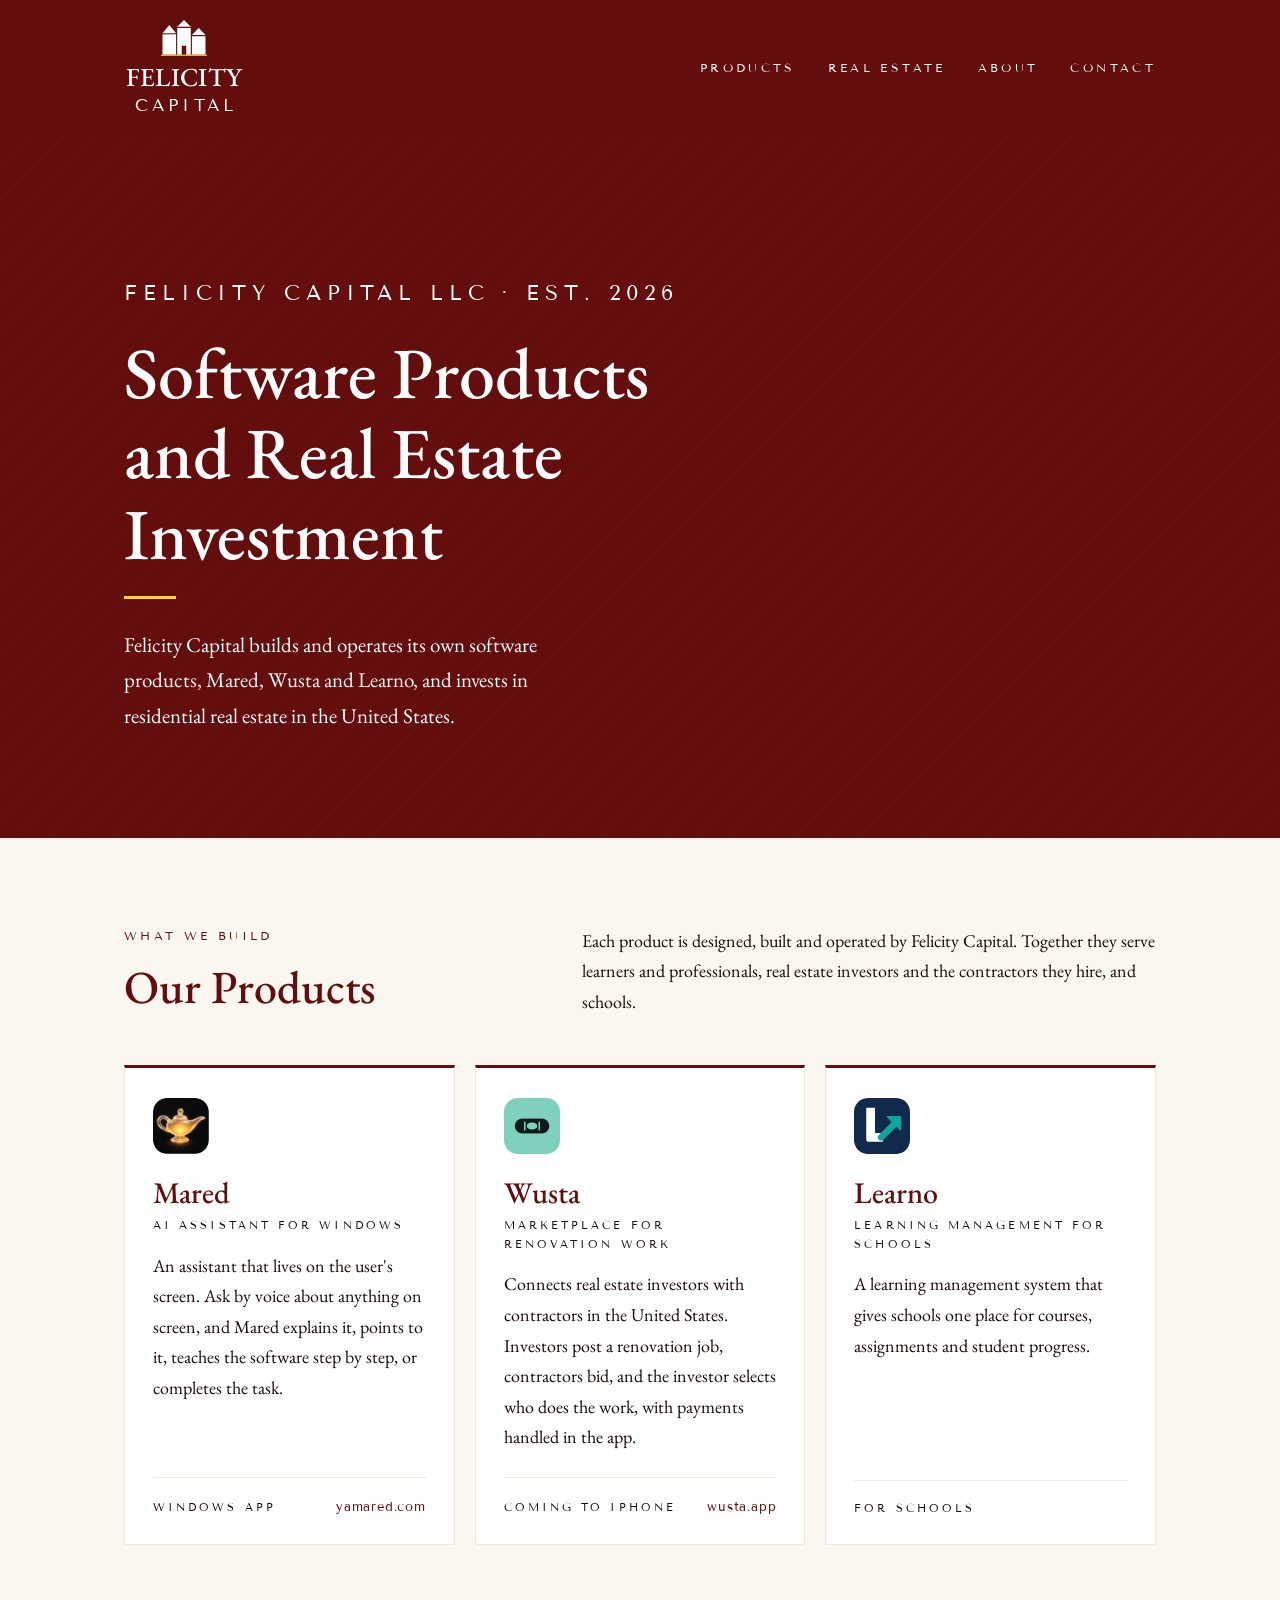
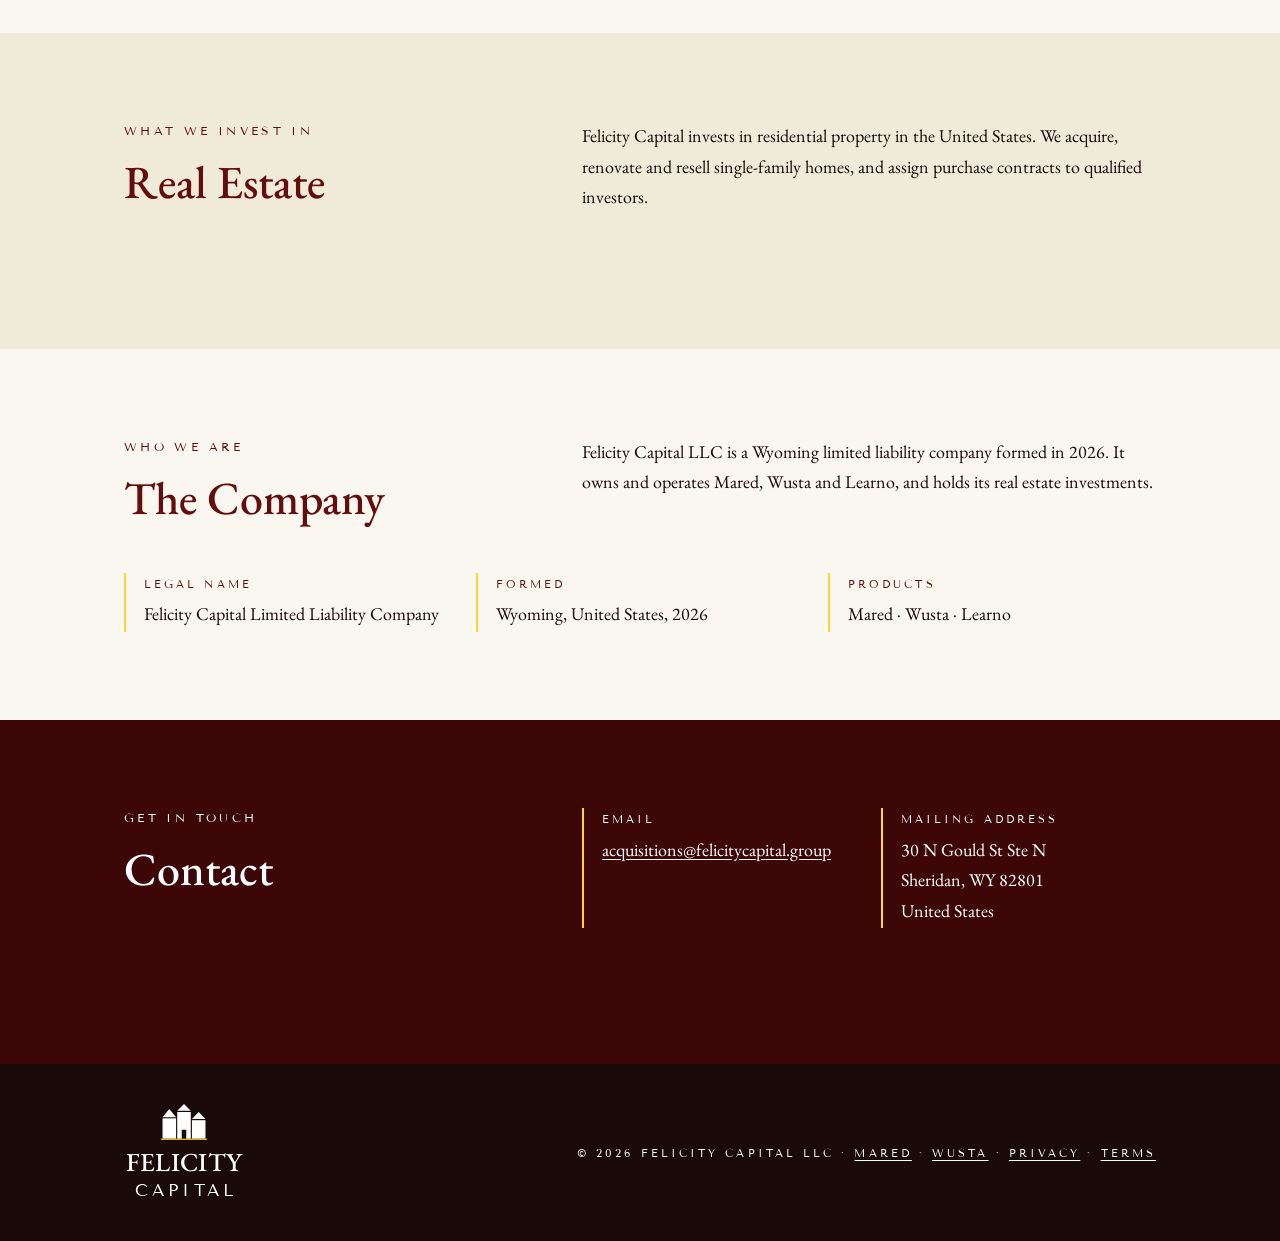
==== commit 5a6879ea: "Privacy and terms pages (drafts for Hassan's approval; not yet published), linked from the footer Co" ====
--- a/index.html
+++ b/index.html
@@ -193,7 +193,7 @@
 <footer>
   <div class="wrap">
     <span class="lockup"><svg viewBox="0 0 122 98" aria-hidden="true"><use href="#towers"/></svg><span class="f">FELICITY</span><span class="c">CAPITAL</span></span>
-    <span class="label">© 2026 Felicity Capital LLC · <a href="https://yamared.com">Mared</a> · <a href="https://wusta.app">Wusta</a></span>
+    <span class="label">© 2026 Felicity Capital LLC · <a href="https://yamared.com">Mared</a> · <a href="https://wusta.app">Wusta</a> · <a href="privacy.html">Privacy</a> · <a href="terms.html">Terms</a></span>
   </div>
 </footer>
 </body>
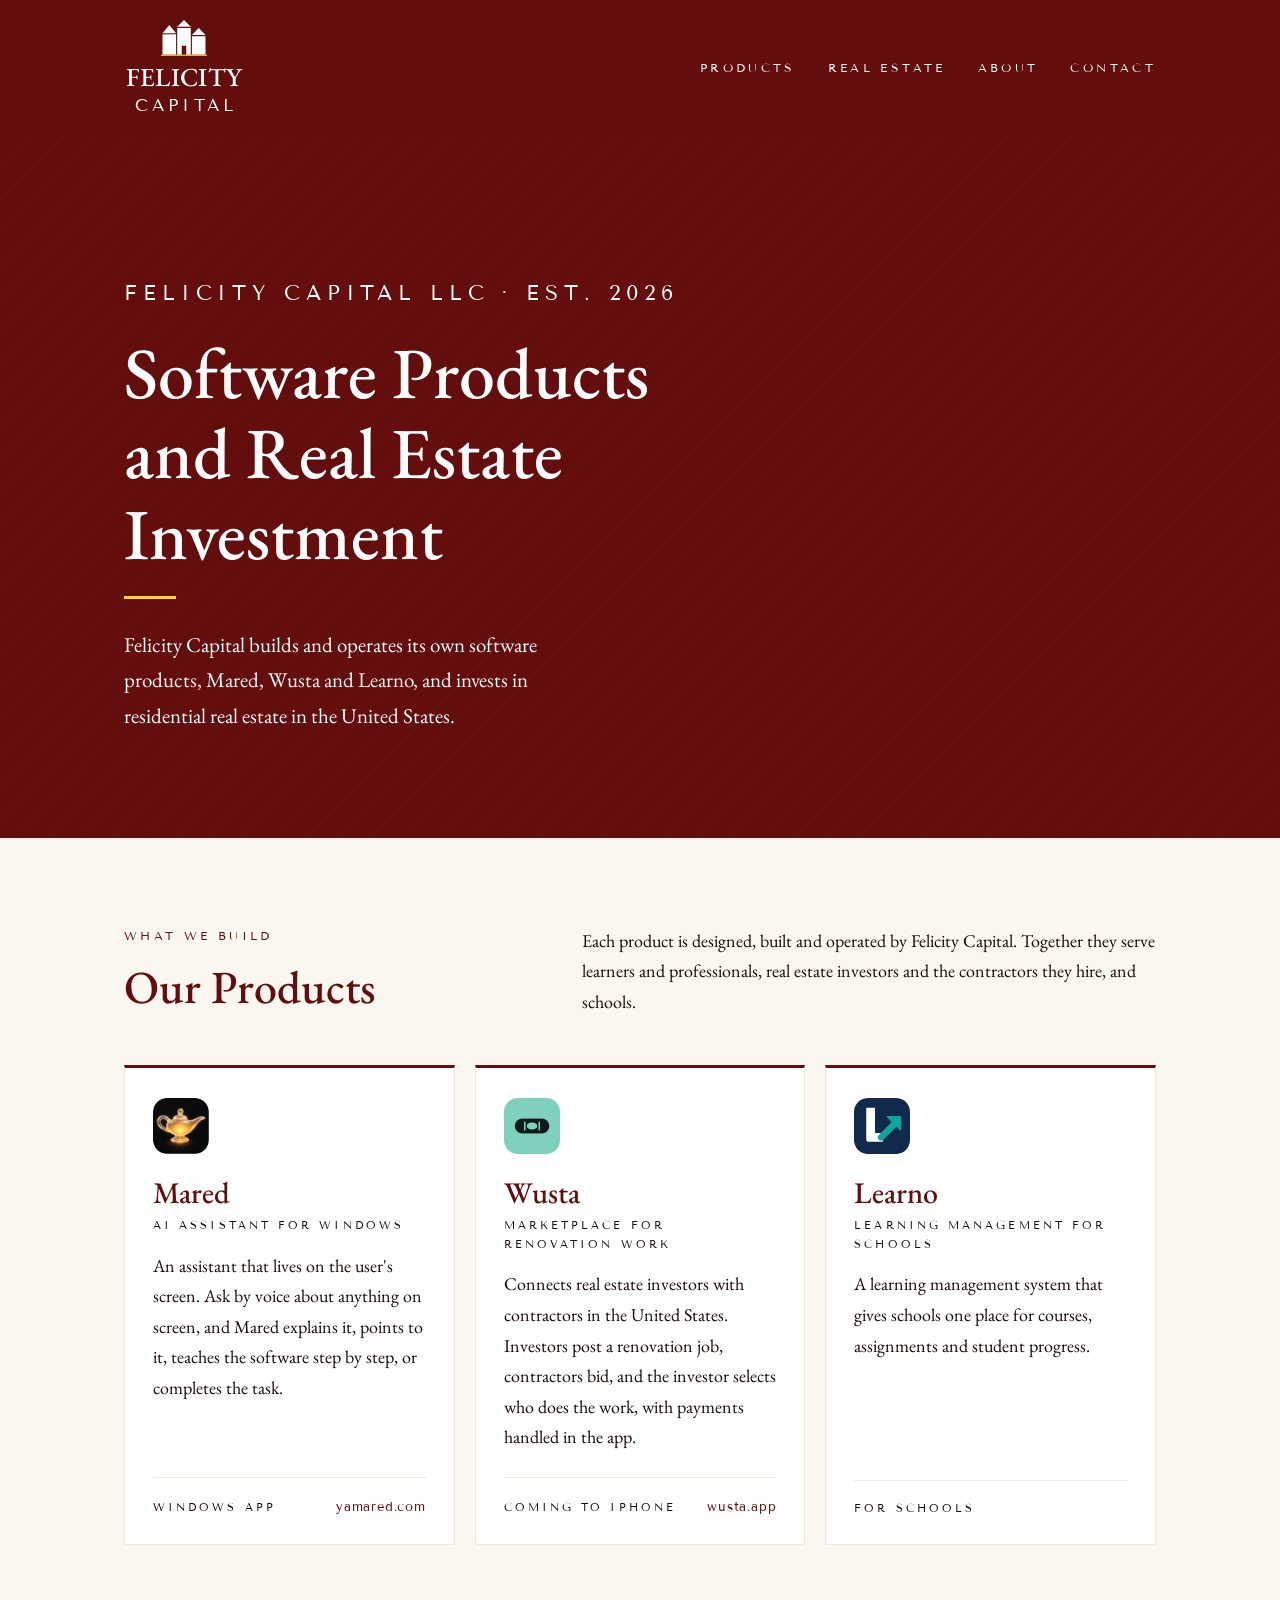
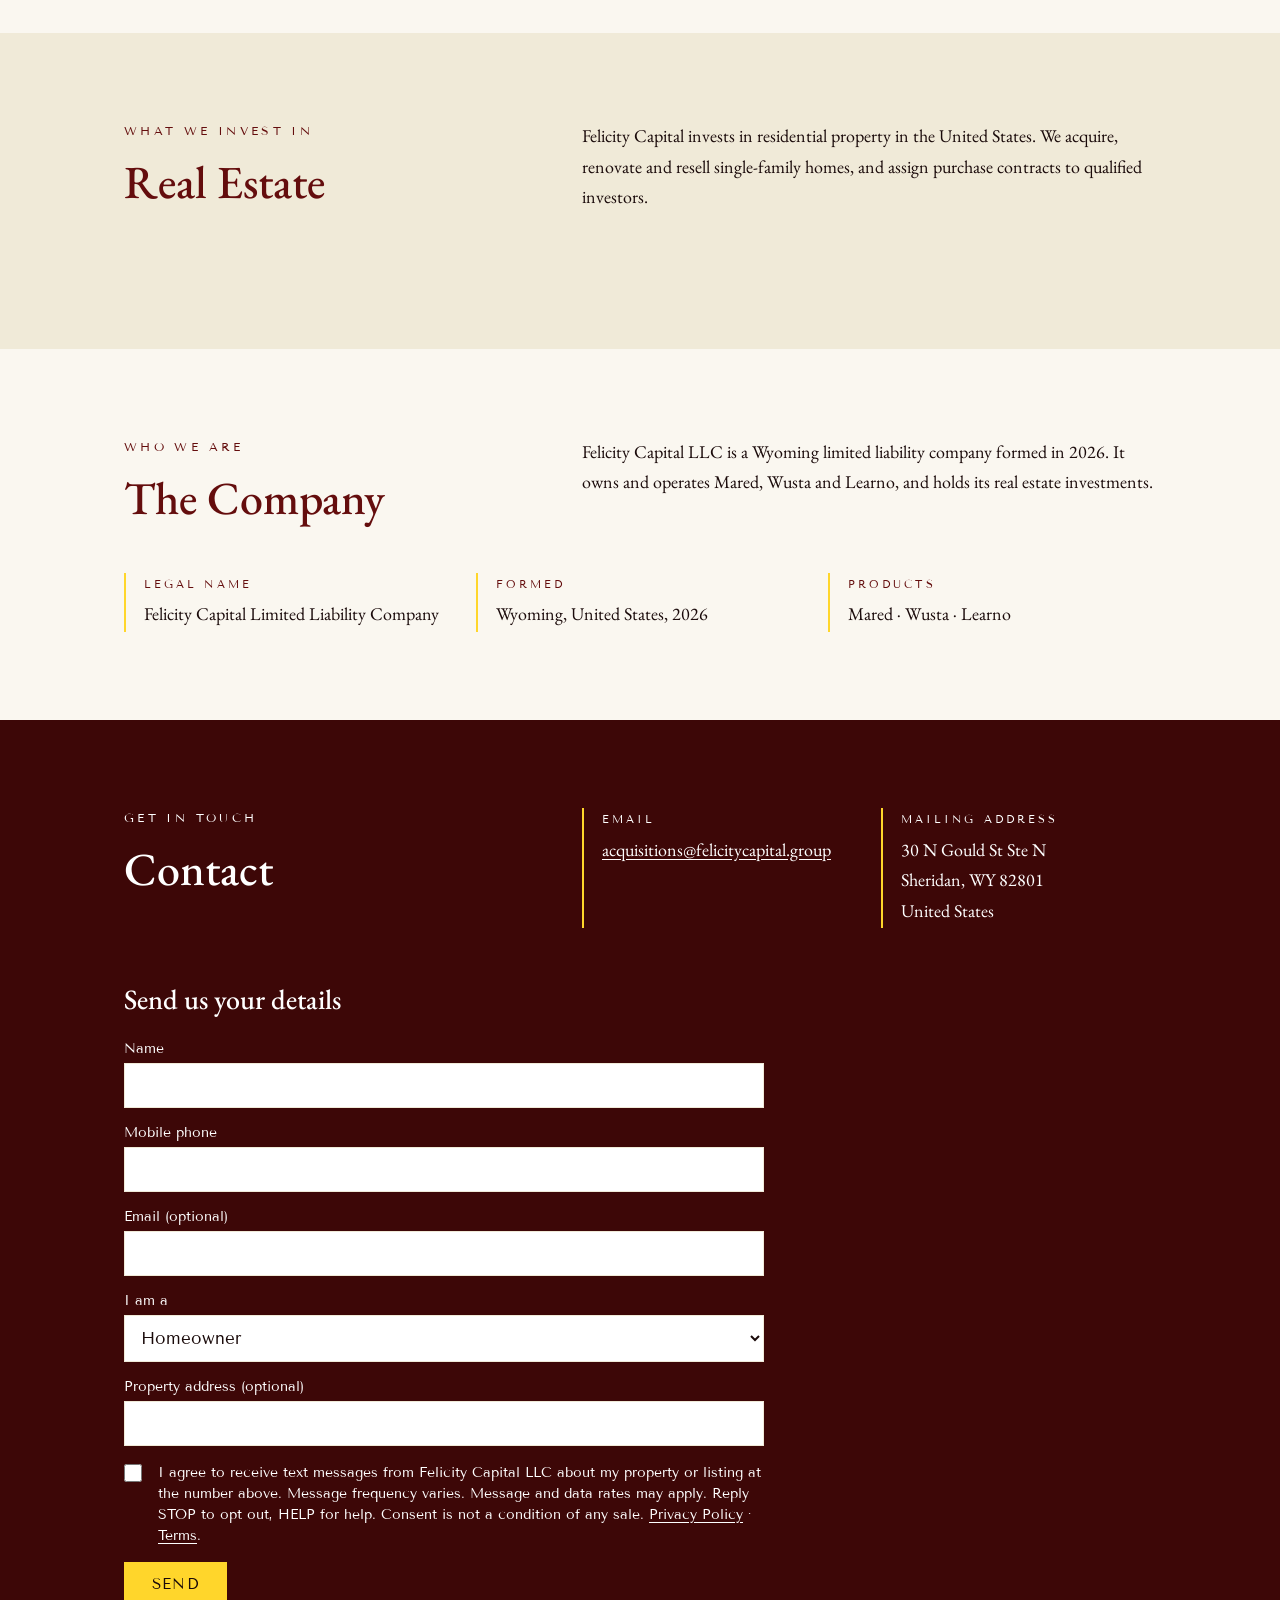
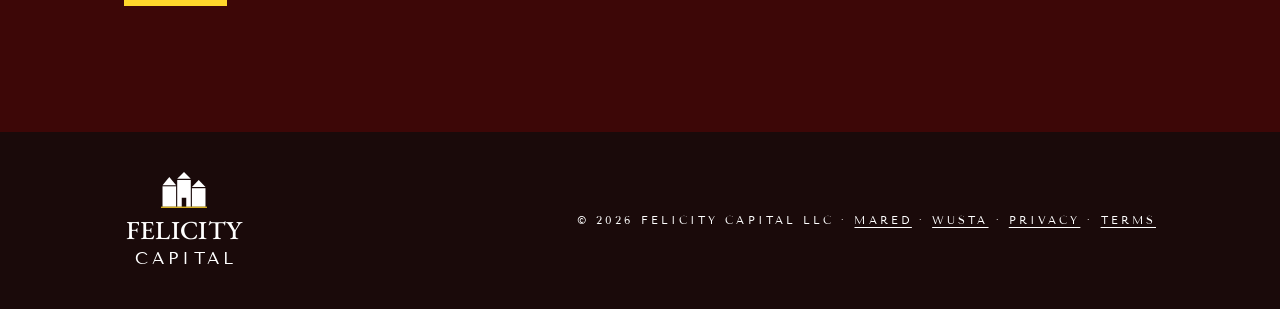
==== commit 383c83fc: "Contact form with an optional consent box for texts (goes to the CRM) Co-Authored-By: Claude Fable 5" ====
--- a/index.html
+++ b/index.html
@@ -72,6 +72,17 @@
   .contact .label, .contact h2, .contact a { color: var(--white); }
   .contact .facts { grid-template-columns: 1fr 1fr; }
 
+  .lead { margin-top: 56px; max-width: 640px; }
+  .lead h3 { font-size: 28px; color: var(--white); }
+  .lead form { display: grid; gap: 16px; margin-top: 24px; }
+  .lead label { display: grid; gap: 6px; font: 400 14px var(--sans); }
+  .lead input[type=text], .lead input[type=tel], .lead input[type=email], .lead select { font: 400 17px var(--sans); padding: 11px 12px; border: 1px solid var(--parchment); border-radius: 0; background: var(--white); color: var(--near-black); width: 100%; box-sizing: border-box; }
+  .lead .agree { grid-template-columns: 22px 1fr; align-items: start; gap: 12px; line-height: 1.5; }
+  .lead .agree input { width: 18px; height: 18px; margin: 2px 0 0; }
+  .lead button { justify-self: start; font: 500 15px var(--sans); letter-spacing: 0.08em; text-transform: uppercase; padding: 13px 28px; border: 0; background: var(--gold); color: var(--near-black); cursor: pointer; }
+  .lead button:disabled { opacity: 0.6; cursor: default; }
+  .lead .trap { position: absolute; left: -9999px; }
+  .lead [role=status] { font: 400 15px var(--sans); min-height: 1.5em; margin: 0; }
   footer { background: var(--near-black); color: var(--white); padding: 40px 0; }
   footer .wrap { display: flex; justify-content: space-between; align-items: center; gap: 24px; flex-wrap: wrap; }
   footer .label { font-size: 11px; }
@@ -186,6 +197,27 @@
           <div class="fact"><span class="label">Mailing address</span>30 N Gould St Ste N<br>Sheridan, WY 82801<br>United States</div>
         </div>
       </div>
+      <div class="lead" id="form">
+        <h3>Send us your details</h3>
+        <form id="lead">
+          <label>Name <input type="text" name="name" required maxlength="160" autocomplete="name"></label>
+          <label>Mobile phone <input type="tel" name="phone" required maxlength="40" autocomplete="tel"></label>
+          <label>Email (optional) <input type="email" name="email" maxlength="254" autocomplete="email"></label>
+          <label>I am a
+            <select name="role" required>
+              <option value="homeowner">Homeowner</option>
+              <option value="agent">Real estate agent</option>
+              <option value="wholesaler">Wholesaler</option>
+              <option value="buyer">Buyer</option>
+            </select>
+          </label>
+          <label>Property address (optional) <input type="text" name="address" maxlength="200" autocomplete="street-address"></label>
+          <label class="trap" aria-hidden="true">Website <input type="text" name="website" tabindex="-1" autocomplete="off"></label>
+          <label class="agree"><input type="checkbox" name="consent"><span>I agree to receive text messages from Felicity Capital LLC about my property or listing at the number above. Message frequency varies. Message and data rates may apply. Reply STOP to opt out, HELP for help. Consent is not a condition of any sale. <a href="privacy.html">Privacy Policy</a> · <a href="terms.html">Terms</a>.</span></label>
+          <button type="submit">Send</button>
+          <p role="status" aria-live="polite"></p>
+        </form>
+      </div>
     </div>
   </section>
 </main>
@@ -196,5 +228,25 @@
     <span class="label">© 2026 Felicity Capital LLC · <a href="https://yamared.com">Mared</a> · <a href="https://wusta.app">Wusta</a> · <a href="privacy.html">Privacy</a> · <a href="terms.html">Terms</a></span>
   </div>
 </footer>
+<script>
+// The form goes to Felicity Capital's own CRM (its public key; the database checks every field).
+document.getElementById('lead').addEventListener('submit', async function (e) {
+  e.preventDefault();
+  var f = e.target, say = f.querySelector('[role=status]'), b = f.querySelector('button');
+  var p = { name: f.name.value, phone: f.phone.value, email: f.email.value, role: f.role.value,
+            address: f.address.value, website: f.website.value, consent: f.consent.checked };
+  b.disabled = true; say.textContent = 'Sending…';
+  try {
+    var k = 'sb_publishable_DKkt_0an5W0-_fxsd89gJw_HelcoqsD';
+    var r = await fetch('https://inusxjslunjvkcnfshpx.supabase.co/rest/v1/rpc/site_lead', {
+      method: 'POST', headers: { apikey: k, Authorization: 'Bearer ' + k, 'Content-Type': 'application/json' },
+      body: JSON.stringify({ p: p }) });
+    if (r.ok) { f.reset(); say.textContent = 'Thank you. We will be in touch.'; }
+    else { var j = await r.json().catch(function () { return {}; });
+           say.textContent = r.status === 400 && j.message ? j.message : 'That did not go through. Please e-mail acquisitions@felicitycapital.group.'; }
+  } catch (_) { say.textContent = 'That did not go through. Please e-mail acquisitions@felicitycapital.group.'; }
+  b.disabled = false;
+});
+</script>
 </body>
 </html>
